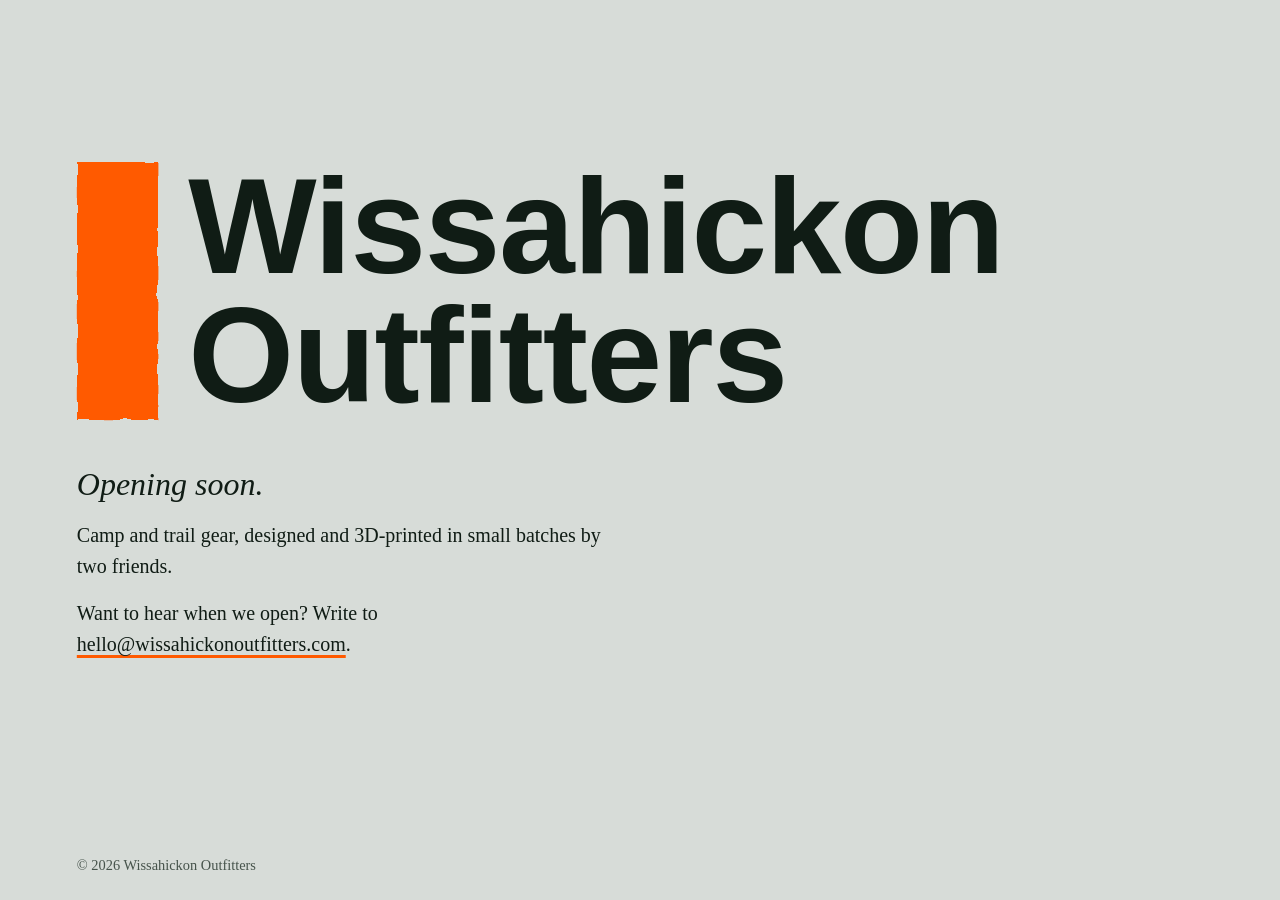
==== index.html @ a8c9185b "Coming soon page Co-Authored-By: Claude Sonnet 5.5 <noreply@anthropic.com>" ====
<!doctype html>
<html lang="en">
<head>
<meta charset="utf-8">
<meta name="viewport" content="width=device-width, initial-scale=1">
<title>Wissahickon Outfitters | Opening soon</title>
<meta name="description" content="Camp and trail gear, designed and 3D-printed in small batches. Wissahickon Outfitters is opening soon.">
<meta name="theme-color" content="#d7dcd8" media="(prefers-color-scheme: light)">
<meta name="theme-color" content="#101a14" media="(prefers-color-scheme: dark)">
<meta property="og:type" content="website">
<meta property="og:url" content="https://wissahickonoutfitters.com/">
<meta property="og:title" content="Wissahickon Outfitters">
<meta property="og:description" content="Camp and trail gear, designed and 3D-printed in small batches. Opening soon.">
<link rel="icon" href="data:image/svg+xml,%3Csvg xmlns='http://www.w3.org/2000/svg' viewBox='0 0 32 32'%3E%3Crect x='11' y='3' width='10' height='26' rx='1' fill='%23ff5a00'/%3E%3C/svg%3E">
<style>
  :root {
    --ground: #d7dcd8;   /* Wissahickon schist */
    --ink: #101c15;      /* hemlock shade */
    --muted: #46534b;
    --blaze: #ff5a00;    /* trail-blaze paint */
  }
  @media (prefers-color-scheme: dark) {
    :root { --ground: #101a14; --ink: #e6ebe7; --muted: #9aa79f; --blaze: #ff6a1a; }
  }

  * { box-sizing: border-box; }
  body {
    margin: 0;
    min-height: 100vh;
    min-height: 100dvh;
    display: grid;
    grid-template-rows: 1fr auto;
    background: var(--ground);
    color: var(--ink);
    font: 1.25rem/1.55 ui-serif, "Iowan Old Style", "Palatino Linotype", Georgia, serif;
  }

  main {
    align-self: center;
    padding: 10vh clamp(16px, 6vw, 96px);
  }

  .head {
    display: flex;
    gap: .22em;
    font-size: min(12vw, 8.5rem);
    line-height: .95;
  }

  h1 {
    margin: 0;
    min-width: 0;
    font: 800 1em/.95 "Avenir Next Condensed", "Arial Narrow", "Roboto Condensed", "Helvetica Neue", Arial, sans-serif;
    letter-spacing: -.01em;
  }

  /* One painted blaze, 1:3 like the real 2x6 inch ones, edges roughened by the SVG filter below. */
  .blaze {
    flex: none;
    width: .6em;
    background: var(--blaze);
    filter: url(#rough);
    animation: paint 1.1s .15s cubic-bezier(.3, .7, .2, 1) both;
  }
  @keyframes paint {
    from { clip-path: inset(0 0 100% 0); }
    to   { clip-path: inset(0); }
  }

  .text { max-width: 34rem; margin-top: clamp(24px, 5vh, 56px); }
  .text p { margin: 0 0 1rem; }
  .soon { font-size: 2rem; font-style: italic; line-height: 1.2; }

  a { color: inherit; text-decoration-color: var(--blaze); text-decoration-thickness: .14em; text-underline-offset: .18em; }
  a:hover { text-decoration-thickness: .26em; }
  a:focus-visible { outline: 3px solid var(--ink); outline-offset: 3px; }

  footer { padding: 16px clamp(16px, 6vw, 96px) 24px; font-size: .9rem; color: var(--muted); }

  @media (prefers-reduced-motion: reduce) {
    .blaze { animation: none; }
  }
</style>
</head>
<body>
<svg width="0" height="0" aria-hidden="true" focusable="false" style="position:absolute">
  <filter id="rough" x="-20%" y="-5%" width="140%" height="110%">
    <feTurbulence type="fractalNoise" baseFrequency=".05" numOctaves="2" seed="7" result="n"/>
    <feDisplacementMap in="SourceGraphic" in2="n" scale="7"/>
  </filter>
</svg>

<main>
  <div class="head">
    <span class="blaze" aria-hidden="true"></span>
    <h1>Wissahickon<br>Outfitters</h1>
  </div>
  <div class="text">
    <p class="soon">Opening soon.</p>
    <p>Camp and trail gear, designed and 3D-printed in small batches by two friends.</p>
    <p>Want to hear when we open? Write to <a href="mailto:hello@wissahickonoutfitters.com">hello@wissahickonoutfitters.com</a>.</p>
  </div>
</main>

<footer>&copy; 2026 Wissahickon Outfitters</footer>
</body>
</html>
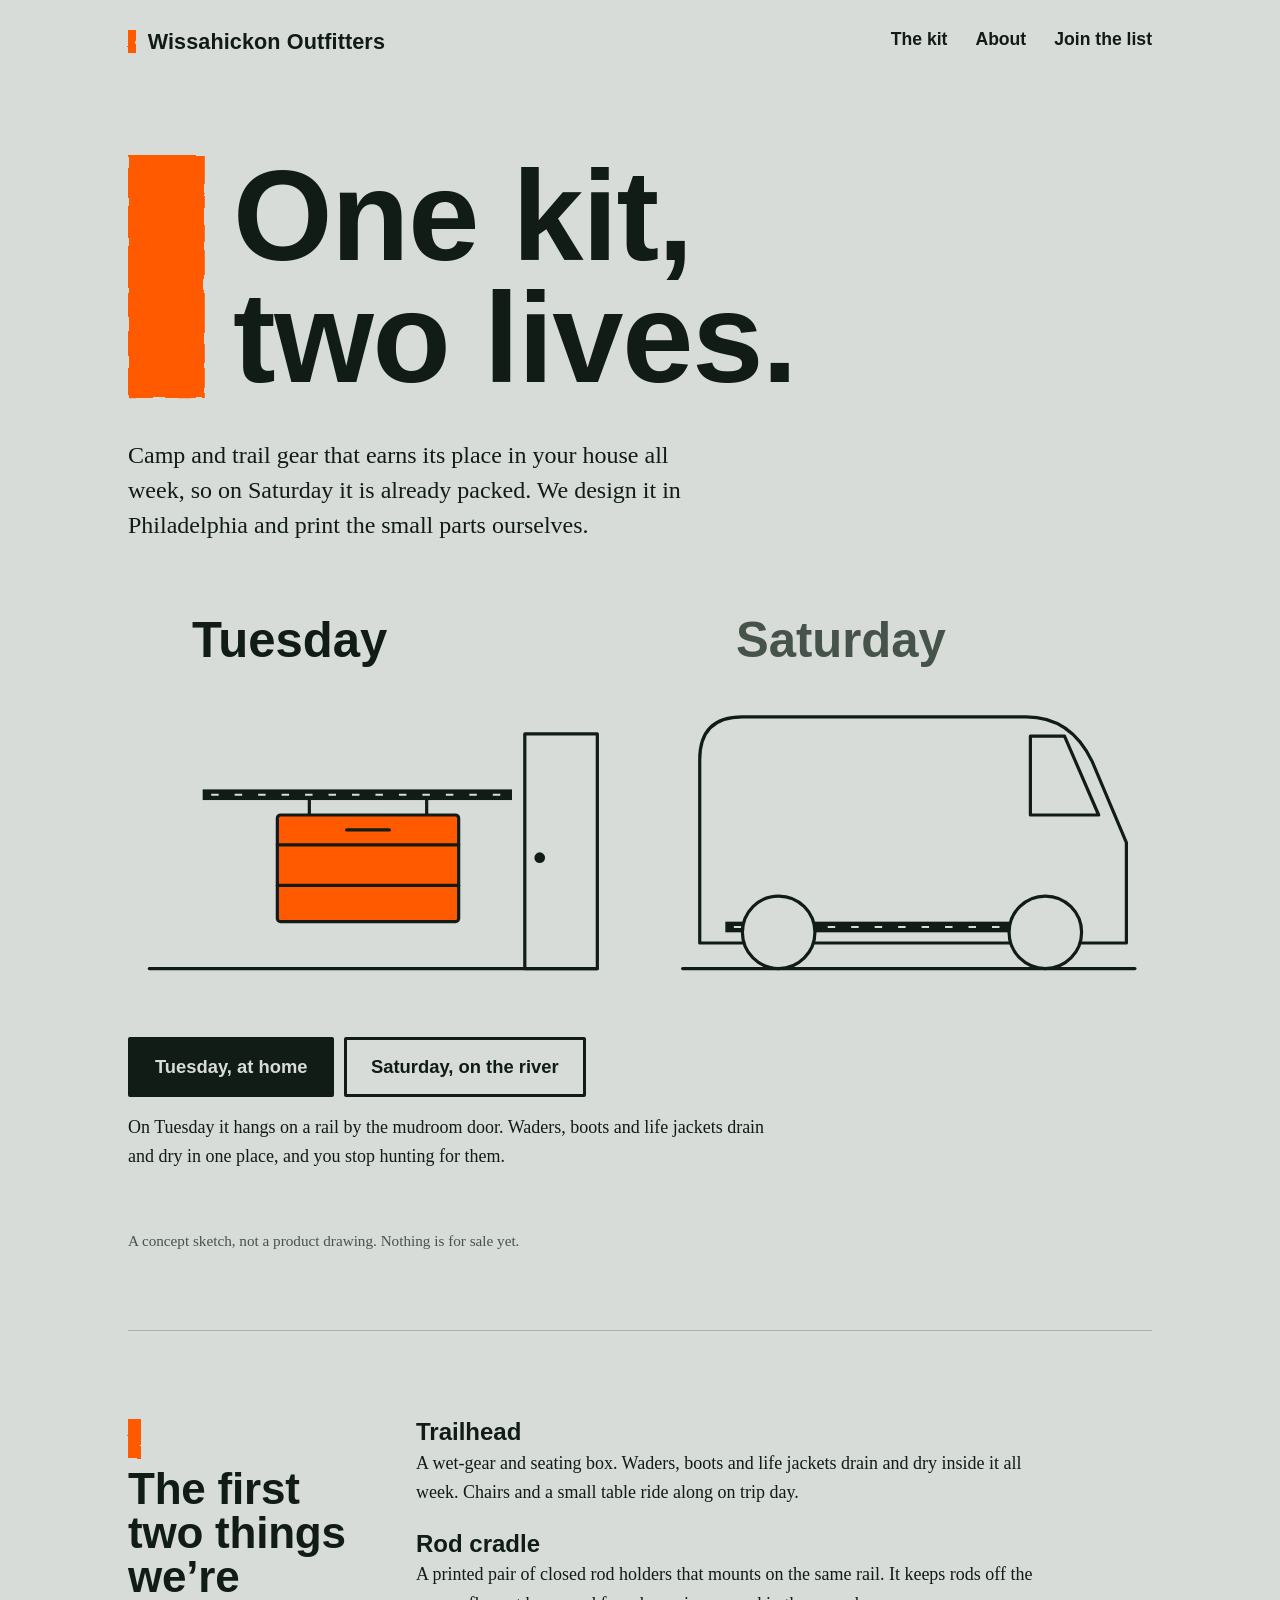
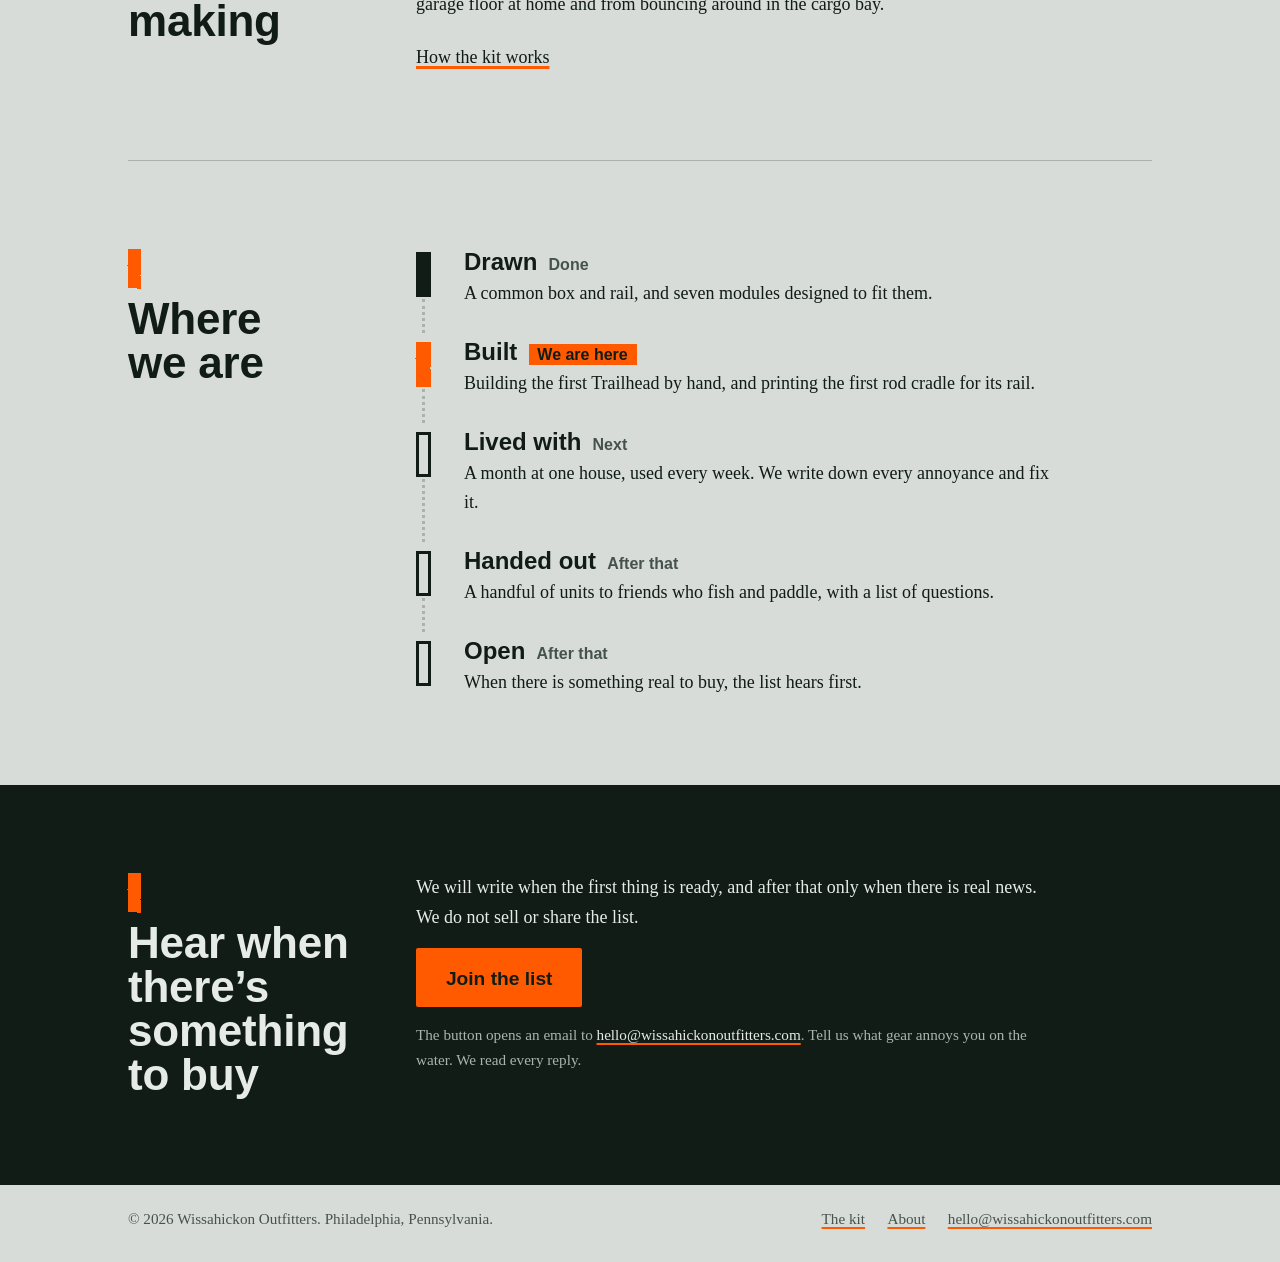
==== commit 48494ca8: "Full site: home, the kit, about, 404 Co-Authored-By: Claude Sonnet 5.5 <noreply@anthropic.com>" ====
--- a/index.html
+++ b/index.html
@@ -3,84 +3,19 @@
 <head>
 <meta charset="utf-8">
 <meta name="viewport" content="width=device-width, initial-scale=1">
-<title>Wissahickon Outfitters | Opening soon</title>
-<meta name="description" content="Camp and trail gear, designed and 3D-printed in small batches. Wissahickon Outfitters is opening soon.">
+<title>Wissahickon Outfitters</title>
+<meta name="description" content="Camp and trail gear that lives in your house all week and loads into the vehicle on Saturday. Designed in Philadelphia. Opening soon.">
 <meta name="theme-color" content="#d7dcd8" media="(prefers-color-scheme: light)">
 <meta name="theme-color" content="#101a14" media="(prefers-color-scheme: dark)">
+<link rel="canonical" href="https://wissahickonoutfitters.com/">
 <meta property="og:type" content="website">
 <meta property="og:url" content="https://wissahickonoutfitters.com/">
 <meta property="og:title" content="Wissahickon Outfitters">
-<meta property="og:description" content="Camp and trail gear, designed and 3D-printed in small batches. Opening soon.">
-<link rel="icon" href="data:image/svg+xml,%3Csvg xmlns='http://www.w3.org/2000/svg' viewBox='0 0 32 32'%3E%3Crect x='11' y='3' width='10' height='26' rx='1' fill='%23ff5a00'/%3E%3C/svg%3E">
-<style>
-  :root {
-    --ground: #d7dcd8;   /* Wissahickon schist */
-    --ink: #101c15;      /* hemlock shade */
-    --muted: #46534b;
-    --blaze: #ff5a00;    /* trail-blaze paint */
-  }
-  @media (prefers-color-scheme: dark) {
-    :root { --ground: #101a14; --ink: #e6ebe7; --muted: #9aa79f; --blaze: #ff6a1a; }
-  }
-
-  * { box-sizing: border-box; }
-  body {
-    margin: 0;
-    min-height: 100vh;
-    min-height: 100dvh;
-    display: grid;
-    grid-template-rows: 1fr auto;
-    background: var(--ground);
-    color: var(--ink);
-    font: 1.25rem/1.55 ui-serif, "Iowan Old Style", "Palatino Linotype", Georgia, serif;
-  }
-
-  main {
-    align-self: center;
-    padding: 10vh clamp(16px, 6vw, 96px);
-  }
-
-  .head {
-    display: flex;
-    gap: .22em;
-    font-size: min(12vw, 8.5rem);
-    line-height: .95;
-  }
-
-  h1 {
-    margin: 0;
-    min-width: 0;
-    font: 800 1em/.95 "Avenir Next Condensed", "Arial Narrow", "Roboto Condensed", "Helvetica Neue", Arial, sans-serif;
-    letter-spacing: -.01em;
-  }
-
-  /* One painted blaze, 1:3 like the real 2x6 inch ones, edges roughened by the SVG filter below. */
-  .blaze {
-    flex: none;
-    width: .6em;
-    background: var(--blaze);
-    filter: url(#rough);
-    animation: paint 1.1s .15s cubic-bezier(.3, .7, .2, 1) both;
-  }
-  @keyframes paint {
-    from { clip-path: inset(0 0 100% 0); }
-    to   { clip-path: inset(0); }
-  }
-
-  .text { max-width: 34rem; margin-top: clamp(24px, 5vh, 56px); }
-  .text p { margin: 0 0 1rem; }
-  .soon { font-size: 2rem; font-style: italic; line-height: 1.2; }
-
-  a { color: inherit; text-decoration-color: var(--blaze); text-decoration-thickness: .14em; text-underline-offset: .18em; }
-  a:hover { text-decoration-thickness: .26em; }
-  a:focus-visible { outline: 3px solid var(--ink); outline-offset: 3px; }
-
-  footer { padding: 16px clamp(16px, 6vw, 96px) 24px; font-size: .9rem; color: var(--muted); }
-
-  @media (prefers-reduced-motion: reduce) {
-    .blaze { animation: none; }
-  }
-</style>
+<meta property="og:description" content="One kit, two lives. Camp and trail gear that lives in your house all week and loads into the vehicle on Saturday.">
+<meta property="og:image" content="https://wissahickonoutfitters.com/og.png">
+<meta name="twitter:card" content="summary_large_image">
+<link rel="icon" href="favicon.svg" type="image/svg+xml">
+<link rel="stylesheet" href="style.css">
 </head>
 <body>
 <svg width="0" height="0" aria-hidden="true" focusable="false" style="position:absolute">
@@ -88,20 +23,164 @@
     <feTurbulence type="fractalNoise" baseFrequency=".05" numOctaves="2" seed="7" result="n"/>
     <feDisplacementMap in="SourceGraphic" in2="n" scale="7"/>
   </filter>
+  <filter id="rough-s" x="-40%" y="-10%" width="180%" height="120%">
+    <feTurbulence type="fractalNoise" baseFrequency=".09" numOctaves="2" seed="3" result="n"/>
+    <feDisplacementMap in="SourceGraphic" in2="n" scale="2.6"/>
+  </filter>
 </svg>
+<a class="skip" href="#main">Skip to content</a>
 
-<main>
-  <div class="head">
-    <span class="blaze" aria-hidden="true"></span>
-    <h1>Wissahickon<br>Outfitters</h1>
+<header class="wrap bar">
+  <a class="brand" href="index.html"><i aria-hidden="true"></i>Wissahickon Outfitters</a>
+  <nav aria-label="Main">
+    <a href="kit.html">The kit</a>
+    <a href="about.html">About</a>
+    <a href="#list">Join the list</a>
+  </nav>
+</header>
+
+<main id="main">
+  <div class="wrap">
+    <div class="head paint">
+      <span class="blaze" aria-hidden="true"></span>
+      <h1>One kit,<br>two lives.</h1>
+    </div>
+    <p class="lede">Camp and trail gear that earns its place in your house all week, so on Saturday it is already packed. We design it in Philadelphia and print the small parts ourselves.</p>
+
+    <div class="scene" data-at="home" id="scene">
+      <svg viewBox="0 0 960 400" role="img" aria-labelledby="scene-t">
+        <title id="scene-t">Concept sketch of one box hanging on a mudroom wall rail, then locked onto a rail in a vehicle.</title>
+
+        <text class="day h" x="60" y="62">Tuesday</text>
+        <text class="day t" x="570" y="62">Saturday</text>
+
+        <!-- house: floor, door, wall rail -->
+        <line class="ln" x1="20" y1="354" x2="440" y2="354"/>
+        <rect class="ln" x="372" y="134" width="68" height="220"/>
+        <circle class="solid" cx="386" cy="250" r="5"/>
+        <rect class="solid" x="70" y="186" width="290" height="10"/>
+        <line x1="78" y1="191" x2="352" y2="191" stroke="var(--ground)" stroke-width="2" stroke-dasharray="7 15"/>
+
+        <!-- vehicle: body, wheels, floor rail -->
+        <path class="ln" d="M536 330 V158 Q536 118 576 118 H842 Q884 118 904 160 L936 236 V330 Z"/>
+        <path class="ln" d="M846 136 H878 L910 210 H846 Z"/>
+        <rect class="solid" x="560" y="310" width="330" height="10"/>
+        <line x1="568" y1="315" x2="882" y2="315" stroke="var(--ground)" stroke-width="2" stroke-dasharray="7 15"/>
+        <circle class="gnd" cx="610" cy="320" r="34"/>
+        <circle class="gnd" cx="860" cy="320" r="34"/>
+        <line class="ln" x1="520" y1="354" x2="944" y2="354"/>
+
+        <!-- the box -->
+        <g class="box">
+          <g class="hang"><line class="ln" x1="170" y1="196" x2="170" y2="212"/><line class="ln" x1="280" y1="196" x2="280" y2="212"/></g>
+          <rect class="b" x="140" y="210" width="170" height="100" rx="3"/>
+          <line class="ln" x1="140" y1="238" x2="310" y2="238"/>
+          <line class="ln" x1="140" y1="276" x2="310" y2="276"/>
+          <line class="ln" x1="205" y1="224" x2="245" y2="224"/>
+        </g>
+      </svg>
+
+      <div class="ctl" role="group" aria-label="Where the box is">
+        <button type="button" data-at="home" aria-pressed="true">Tuesday, at home</button>
+        <button type="button" data-at="trail" aria-pressed="false">Saturday, on the river</button>
+      </div>
+      <div class="caps" aria-live="polite">
+        <p class="cap" data-for="home">On Tuesday it hangs on a rail by the mudroom door. Waders, boots and life jackets drain and dry in one place, and you stop hunting for them.</p>
+        <p class="cap" data-for="trail">On Saturday it comes off the wall and locks onto a rail in the back of the vehicle. Nothing to pack, because it never got unpacked.</p>
+      </div>
+      <p class="small">A concept sketch, not a product drawing. Nothing is for sale yet.</p>
+    </div>
   </div>
-  <div class="text">
-    <p class="soon">Opening soon.</p>
-    <p>Camp and trail gear, designed and 3D-printed in small batches by two friends.</p>
-    <p>Want to hear when we open? Write to <a href="mailto:hello@wissahickonoutfitters.com">hello@wissahickonoutfitters.com</a>.</p>
+
+  <div class="wrap">
+    <section class="sec first" aria-labelledby="first-h">
+      <h2 id="first-h">The first two things we&rsquo;re making</h2>
+      <div class="body">
+        <dl class="kv">
+          <div>
+            <dt>Trailhead</dt>
+            <dd>A wet-gear and seating box. Waders, boots and life jackets drain and dry inside it all week. Chairs and a small table ride along on trip day.</dd>
+          </div>
+          <div>
+            <dt>Rod cradle</dt>
+            <dd>A printed pair of closed rod holders that mounts on the same rail. It keeps rods off the garage floor at home and from bouncing around in the cargo bay.</dd>
+          </div>
+        </dl>
+        <p style="margin-top:1.5rem"><a href="kit.html">How the kit works</a></p>
+      </div>
+    </section>
+
+    <section class="sec" aria-labelledby="where-h">
+      <h2 id="where-h">Where we are</h2>
+      <div class="body">
+        <ol class="steps">
+          <li class="done">
+            <span class="m" aria-hidden="true"></span>
+            <h3>Drawn <span class="st">Done</span></h3>
+            <p>A common box and rail, and seven modules designed to fit them.</p>
+          </li>
+          <li class="now">
+            <span class="m" aria-hidden="true"></span>
+            <h3>Built <span class="st">We are here</span></h3>
+            <p>Building the first Trailhead by hand, and printing the first rod cradle for its rail.</p>
+          </li>
+          <li class="next">
+            <span class="m" aria-hidden="true"></span>
+            <h3>Lived with <span class="st">Next</span></h3>
+            <p>A month at one house, used every week. We write down every annoyance and fix it.</p>
+          </li>
+          <li class="next">
+            <span class="m" aria-hidden="true"></span>
+            <h3>Handed out <span class="st">After that</span></h3>
+            <p>A handful of units to friends who fish and paddle, with a list of questions.</p>
+          </li>
+          <li class="next">
+            <span class="m" aria-hidden="true"></span>
+            <h3>Open <span class="st">After that</span></h3>
+            <p>When there is something real to buy, the list hears first.</p>
+          </li>
+        </ol>
+      </div>
+    </section>
+  </div>
+
+  <div class="band" id="list">
+    <div class="wrap">
+      <section class="sec" aria-labelledby="list-h">
+        <h2 id="list-h">Hear when there&rsquo;s something to buy</h2>
+        <div class="body">
+          <p>We will write when the first thing is ready, and after that only when there is real news. We do not sell or share the list.</p>
+          <p><a class="btn" href="mailto:hello@wissahickonoutfitters.com?subject=Keep%20me%20posted&amp;body=Please%20add%20me%20to%20the%20list.%0A%0AWhat%20I%20would%20keep%20in%20a%20kit%20like%20this%3A%0AWhere%20it%20would%20live%20at%20home%3A%0AWhat%20I%20drive%3A%0AWhat%20gear%20annoys%20me%20on%20the%20water%3A%0A">Join the list</a></p>
+          <p class="small">The button opens an email to <a href="mailto:hello@wissahickonoutfitters.com">hello@wissahickonoutfitters.com</a>. Tell us what gear annoys you on the water. We read every reply.</p>
+        </div>
+      </section>
+    </div>
   </div>
 </main>
 
-<footer>&copy; 2026 Wissahickon Outfitters</footer>
+<footer>
+  <div class="wrap">
+    <span>&copy; 2026 Wissahickon Outfitters. Philadelphia, Pennsylvania.</span>
+    <nav aria-label="Footer">
+      <a href="kit.html">The kit</a>
+      <a href="about.html">About</a>
+      <a href="mailto:hello@wissahickonoutfitters.com">hello@wissahickonoutfitters.com</a>
+    </nav>
+  </div>
+</footer>
+
+<script>
+(function () {
+  document.documentElement.classList.add('js');
+  var s = document.getElementById('scene');
+  var btns = s.querySelectorAll('button');
+  btns.forEach(function (b) {
+    b.addEventListener('click', function () {
+      s.setAttribute('data-at', b.getAttribute('data-at'));
+      btns.forEach(function (x) { x.setAttribute('aria-pressed', x === b ? 'true' : 'false'); });
+    });
+  });
+})();
+</script>
 </body>
 </html>
--- a/style.css
+++ b/style.css
@@ -0,0 +1,180 @@
+/* Wissahickon Outfitters. One stylesheet for every page.
+   Layout: left-aligned, one narrow heading column beside a reading column.
+   Mark: the painted trail blaze (1:3, like the real 2 x 6 inch ones). It marks the page title,
+   every section, and the trail of steps on the home page, the way blazes mark a path. */
+
+:root {
+  --ground: #d7dcd8;   /* Wissahickon schist */
+  --panel: #e4e8e4;
+  --ink: #101c15;      /* hemlock shade */
+  --muted: #46534b;
+  --rule: #a9b3ac;
+  --blaze: #ff5a00;    /* trail-blaze paint */
+  --on-blaze: #101c15;
+  --band-bg: #101c15;
+  --band-fg: #e6ebe7;
+  --band-muted: #a9b5ad;
+  --f-head: "Avenir Next Condensed", "Arial Narrow", "Roboto Condensed", "Helvetica Neue", Arial, sans-serif;
+  --f-body: ui-serif, "Iowan Old Style", "Palatino Linotype", Georgia, serif;
+}
+@media (prefers-color-scheme: dark) {
+  :root:not([data-theme="light"]) {
+    --ground: #101a14; --panel: #17241c; --ink: #e6ebe7; --muted: #9aa79f; --rule: #2d3d33;
+    --blaze: #ff6a1a; --band-bg: #17241c; --band-fg: #e6ebe7; --band-muted: #9aa79f;
+    color-scheme: dark;
+  }
+}
+:root[data-theme="dark"] {
+  --ground: #101a14; --panel: #17241c; --ink: #e6ebe7; --muted: #9aa79f; --rule: #2d3d33;
+  --blaze: #ff6a1a; --band-bg: #17241c; --band-fg: #e6ebe7; --band-muted: #9aa79f;
+  color-scheme: dark;
+}
+
+* { box-sizing: border-box; }
+html { -webkit-text-size-adjust: 100%; }
+body {
+  margin: 0;
+  background: var(--ground);
+  color: var(--ink);
+  font: 1.125rem/1.62 var(--f-body);
+  min-height: 100vh;
+  min-height: 100dvh;
+  display: flex;
+  flex-direction: column;
+}
+main { flex: 1; }
+
+.wrap {
+  width: 100%;
+  max-width: 72rem;
+  margin: 0 auto;
+  padding-left: max(16px, 5vw, env(safe-area-inset-left, 0px));
+  padding-right: max(16px, 5vw, env(safe-area-inset-right, 0px));
+}
+
+a { color: inherit; text-decoration-color: var(--blaze); text-decoration-thickness: .14em; text-underline-offset: .18em; }
+a:hover { text-decoration-thickness: .26em; }
+:focus-visible { outline: 3px solid var(--ink); outline-offset: 3px; }
+.band :focus-visible { outline-color: var(--band-fg); }
+
+.skip { position: absolute; left: -999px; top: 8px; background: var(--ink); color: var(--ground); padding: .5em 1em; z-index: 10; }
+.skip:focus { left: 8px; }
+
+/* Header */
+.bar { display: flex; flex-wrap: wrap; align-items: center; justify-content: space-between; gap: .5rem 2rem; padding-block: 20px; }
+.brand { display: flex; align-items: center; gap: .55em; font: 800 1.35rem/1 var(--f-head); text-decoration: none; letter-spacing: .005em; }
+.brand:hover { text-decoration: none; }
+.brand i { width: .36em; height: 1.05em; background: var(--blaze); filter: url(#rough-s); }
+.bar nav { display: flex; flex-wrap: wrap; gap: .25rem 1.75rem; font: 700 1.1rem/1 var(--f-head); }
+.bar nav a { padding-block: .7rem; text-decoration: none; border-bottom: 3px solid transparent; }
+.bar nav a:hover { border-bottom-color: var(--blaze); }
+.bar nav a[aria-current="page"] { border-bottom-color: var(--blaze); }
+
+/* Page title: blaze + condensed headline */
+.head { display: flex; gap: .22em; align-items: stretch; font-size: clamp(3.1rem, 11.5vw, 8rem); line-height: .95; padding-top: clamp(24px, 6vw, 72px); }
+.head.sm { font-size: clamp(2.6rem, 8vw, 5.2rem); padding-top: clamp(16px, 4vw, 40px); }
+.head h1 { margin: 0; min-width: 0; font: 800 1em/.95 var(--f-head); letter-spacing: -.01em; text-wrap: balance; overflow-wrap: break-word; }
+.blaze { flex: none; width: .6em; background: var(--blaze); filter: url(#rough); }
+.head.paint .blaze { animation: paint 1.1s .15s cubic-bezier(.3, .7, .2, 1) both; }
+@keyframes paint { from { clip-path: inset(0 0 100% 0); } to { clip-path: inset(0); } }
+
+.lede { max-width: 36rem; margin: clamp(20px, 3.5vw, 40px) 0 0; font-size: clamp(1.25rem, 2.4vw, 1.5rem); line-height: 1.45; }
+
+/* Sections: a blaze above a heading in the narrow column, text beside it */
+.sec { display: grid; grid-template-columns: minmax(0, 1fr); gap: 1.1rem 3rem; padding-block: clamp(44px, 7vw, 88px); border-top: 1px solid var(--rule); }
+.sec.first { margin-top: clamp(40px, 6vw, 80px); }
+.sec h2 { margin: 0; font: 800 clamp(2rem, 4vw, 2.75rem)/1 var(--f-head); letter-spacing: -.005em; text-wrap: balance; }
+.sec h2::before { content: ""; display: block; width: 13px; height: 39px; margin-bottom: .55rem; background: var(--blaze); filter: url(#rough-s); }
+.sec .body { min-width: 0; max-width: 40rem; }
+.sec .body > :first-child { margin-top: 0; }
+.sec .body > :last-child { margin-bottom: 0; }
+.sec p { margin: 0 0 1rem; }
+.wide { grid-column: 1 / -1; }
+@media (min-width: 56em) {
+  .sec { grid-template-columns: 15rem minmax(0, 40rem); }
+}
+
+h3 { margin: 0 0 .25rem; font: 800 1.5rem/1.1 var(--f-head); }
+.small { font-size: .95rem; color: var(--muted); }
+
+/* Definition lists: term on its own line, then the sentence */
+dl.kv { margin: 0; display: grid; gap: 1.5rem; }
+dl.kv div { min-width: 0; }
+dl.kv dt { font: 800 1.5rem/1.1 var(--f-head); margin-bottom: .2rem; }
+dl.kv dd { margin: 0; }
+dl.kv .st { display: inline-block; margin-left: .6em; font: 700 .95rem/1 var(--f-head); color: var(--muted); letter-spacing: .01em; }
+
+/* The scene: one box, two lives */
+.scene { padding-block: clamp(28px, 4vw, 48px) 0; }
+.scene svg { display: block; width: 100%; height: auto; overflow: visible; }
+.scene .ln { stroke: var(--ink); stroke-width: 3; fill: none; stroke-linecap: round; stroke-linejoin: round; }
+.scene .solid { fill: var(--ink); stroke: none; }
+.scene .gnd { fill: var(--ground); stroke: var(--ink); stroke-width: 3; }
+.scene .box rect.b { fill: var(--blaze); stroke: var(--ink); stroke-width: 3; }
+.scene .box .ln { stroke: var(--on-blaze); }
+.scene .day { font: 800 46px var(--f-head); fill: var(--muted); transition: fill .4s; }
+.scene[data-at="home"] .day.h, .scene[data-at="trail"] .day.t { fill: var(--ink); }
+.scene .box { transition: transform .95s cubic-bezier(.55, 0, .2, 1); }
+.scene[data-at="trail"] .box { transform: translateX(510px); }
+.scene .hang { transition: opacity .3s; }
+.scene[data-at="trail"] .hang { opacity: 0; transition-delay: 0s; }
+.scene[data-at="home"] .hang { transition-delay: .7s; }
+.scene .ctl { display: none; flex-wrap: wrap; gap: .6rem; margin-top: 1.25rem; }
+.js .scene .ctl { display: flex; }
+.scene button {
+  font: 800 1.15rem/1 var(--f-head); padding: .95em 1.3em; min-height: 48px; cursor: pointer;
+  background: transparent; color: var(--ink); border: 3px solid var(--ink); border-radius: 2px;
+}
+.scene button[aria-pressed="true"] { background: var(--ink); color: var(--ground); }
+.scene button:hover:not([aria-pressed="true"]) { background: var(--panel); }
+.scene .caps { max-width: 40rem; margin-top: 1rem; min-height: 5.6em; }
+.scene .caps p { margin: 0 0 .6rem; }
+.js .scene[data-at="home"] .cap[data-for="trail"], .js .scene[data-at="trail"] .cap[data-for="home"] { display: none; }
+
+/* The trail: steps, marked with blazes */
+ol.steps { list-style: none; margin: 0; padding: 0; }
+ol.steps li { position: relative; padding: 0 0 1.9rem 48px; min-height: 52px; }
+ol.steps li:last-child { padding-bottom: 0; }
+ol.steps li::before { content: ""; position: absolute; left: 6px; top: 50px; bottom: 6px; border-left: 3px dotted var(--rule); }
+ol.steps li:last-child::before { display: none; }
+ol.steps .m { position: absolute; left: 0; top: 3px; width: 15px; height: 45px; }
+ol.steps .done .m { background: var(--ink); }
+ol.steps .now .m { background: var(--blaze); filter: url(#rough-s); }
+ol.steps .next .m { border: 3px solid var(--ink); }
+ol.steps h3 { display: flex; flex-wrap: wrap; align-items: baseline; gap: .15rem .7rem; }
+ol.steps .st { font: 700 1rem/1 var(--f-head); color: var(--muted); }
+ol.steps .now .st { color: var(--ink); background: var(--blaze); color: var(--on-blaze); padding: .2em .55em .15em; }
+ol.steps p { margin: 0; }
+
+/* Rules list (about) */
+ul.rules { list-style: none; margin: 0; padding: 0; display: grid; gap: 1.25rem; }
+ul.rules li { padding-left: 1.5rem; position: relative; }
+ul.rules li::before { content: ""; position: absolute; left: 0; top: .5em; width: 6px; height: 18px; background: var(--blaze); }
+ul.rules b { font: 800 1.25rem/1.2 var(--f-head); display: block; }
+
+/* Buttons */
+.btn {
+  display: inline-block; padding: .9em 1.4em .8em; min-height: 48px; background: var(--blaze); color: var(--on-blaze);
+  font: 800 1.2rem/1.1 var(--f-head); text-decoration: none; border: 3px solid var(--blaze); border-radius: 2px;
+}
+.btn:hover { background: transparent; color: inherit; text-decoration: none; border-color: currentColor; }
+.band .btn:hover { color: var(--band-fg); }
+
+/* Closing band: the list */
+.band { background: var(--band-bg); color: var(--band-fg); }
+.band .sec { border-top: 0; }
+.band a { text-decoration-color: var(--blaze); }
+.band .small { color: var(--band-muted); }
+.band .small a { color: var(--band-fg); }
+
+/* Footer */
+footer { padding-block: 22px 30px; font-size: .95rem; color: var(--muted); }
+footer .wrap { display: flex; flex-wrap: wrap; justify-content: space-between; gap: .5rem 2rem; }
+footer nav { display: flex; flex-wrap: wrap; gap: .25rem 1.4rem; }
+footer a { color: var(--muted); }
+footer a:hover { color: var(--ink); }
+
+@media (prefers-reduced-motion: reduce) {
+  .head.paint .blaze { animation: none; }
+  .scene .box, .scene .hang, .scene .day { transition: none; }
+}
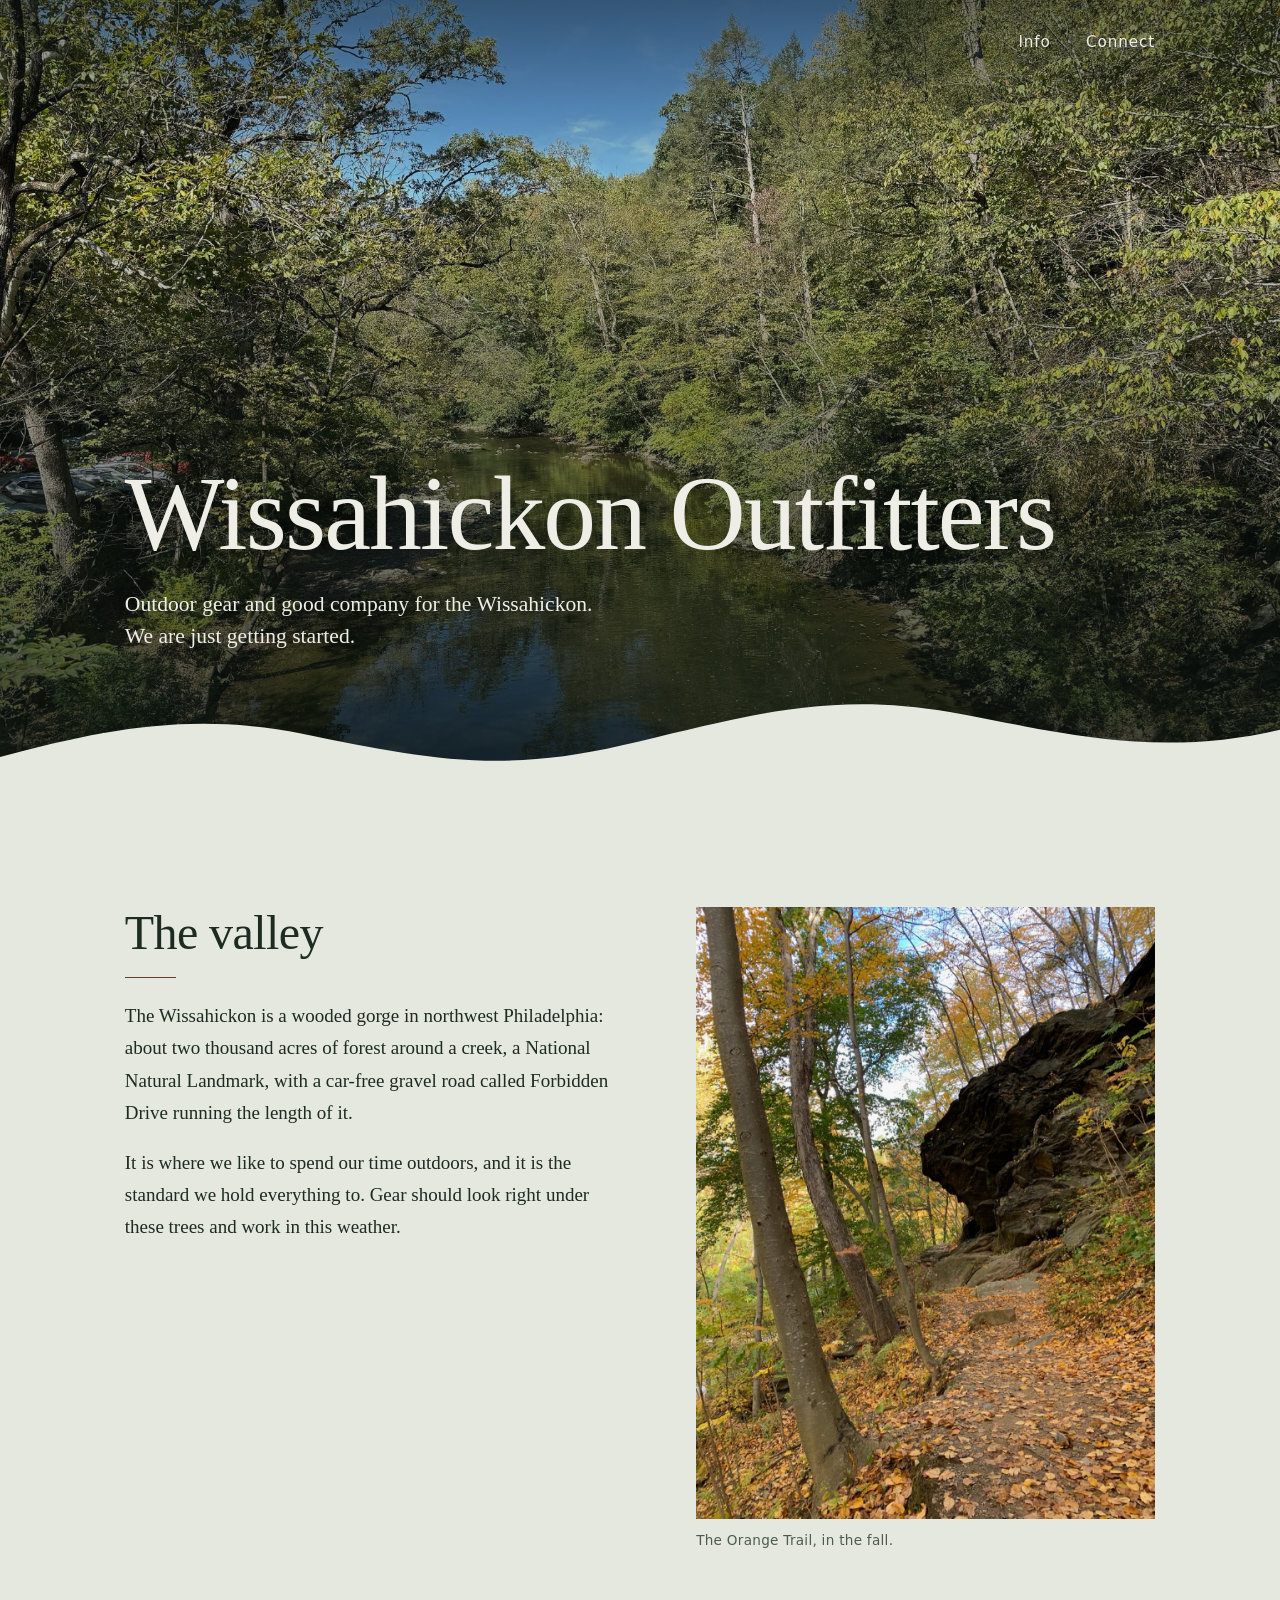
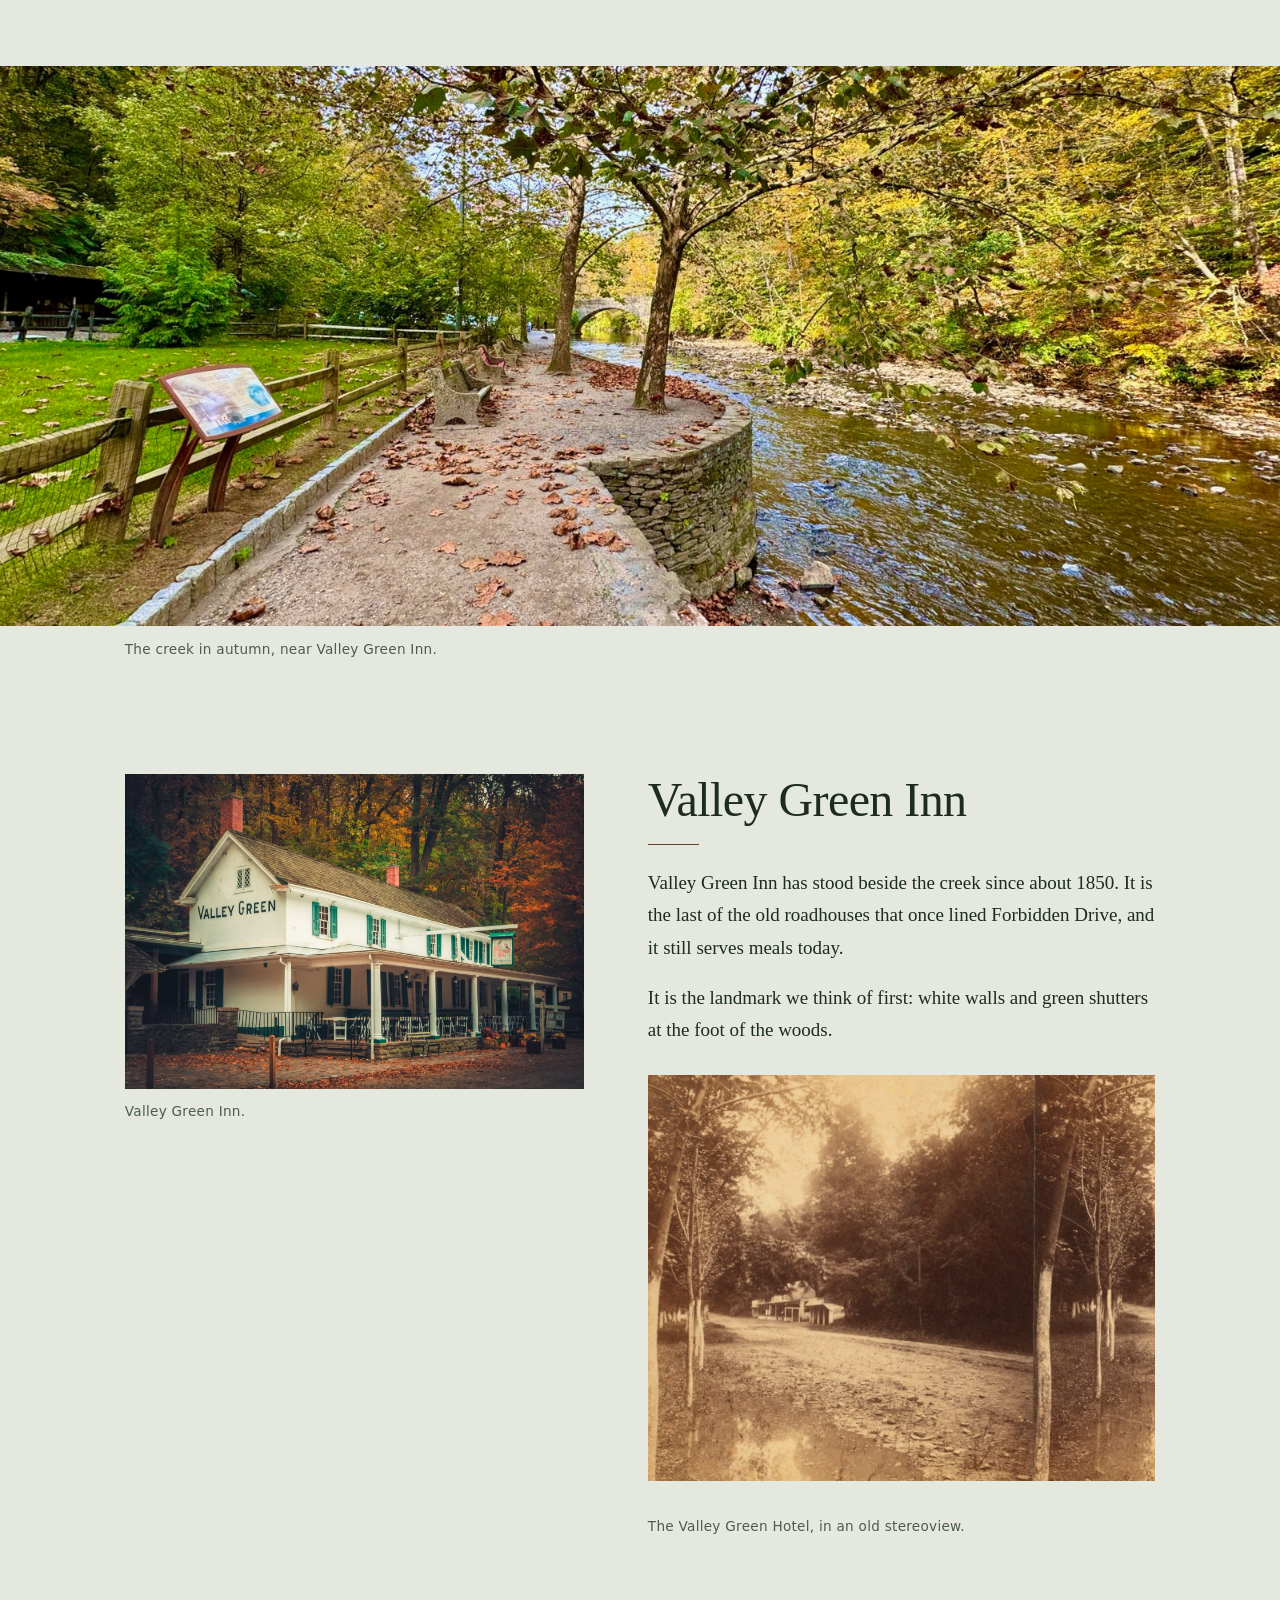
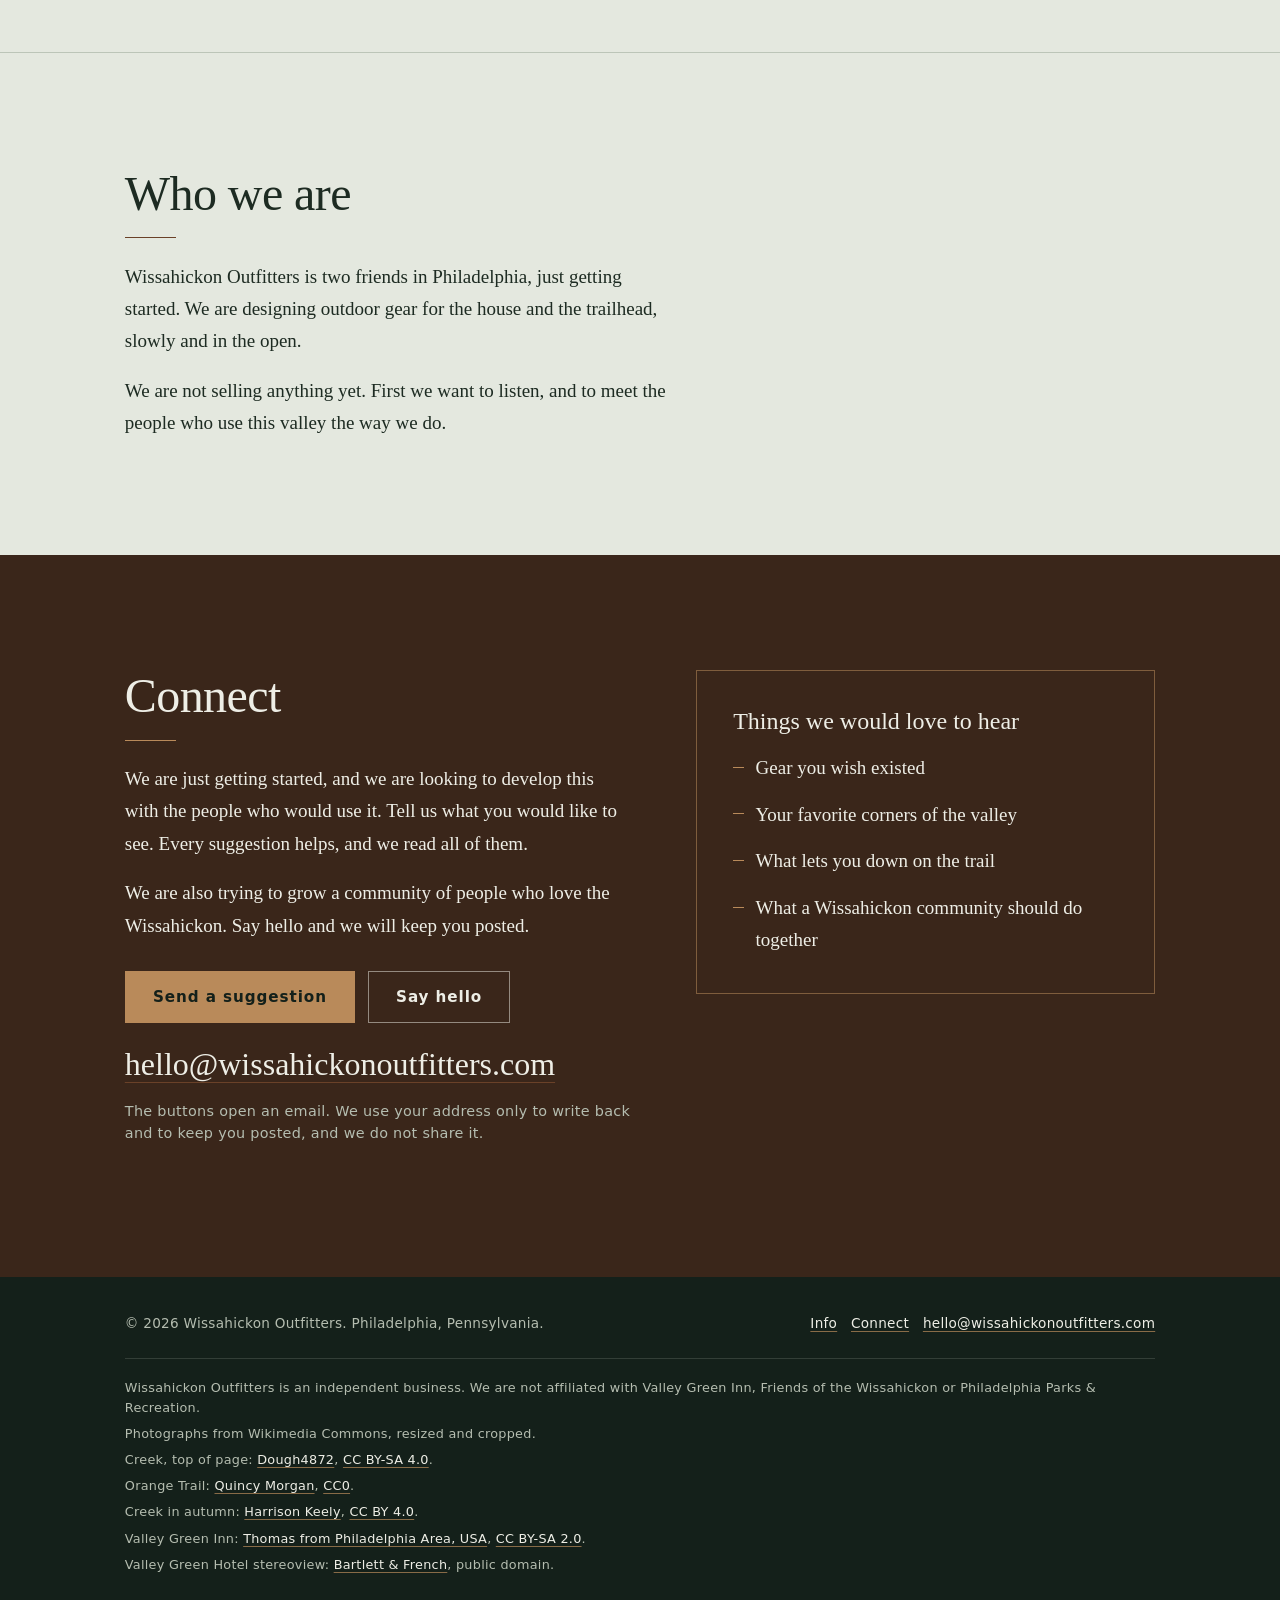
==== commit 83e6eb94: "Redesign: Wissahickon photo backdrop, Valley Green Inn, Info and Connect One page plus 404. Photos f" ====
--- a/index.html
+++ b/index.html
@@ -3,184 +3,136 @@
 <head>
 <meta charset="utf-8">
 <meta name="viewport" content="width=device-width, initial-scale=1">
-<title>Wissahickon Outfitters</title>
-<meta name="description" content="Camp and trail gear that lives in your house all week and loads into the vehicle on Saturday. Designed in Philadelphia. Opening soon.">
-<meta name="theme-color" content="#d7dcd8" media="(prefers-color-scheme: light)">
-<meta name="theme-color" content="#101a14" media="(prefers-color-scheme: dark)">
+<title>Wissahickon Outfitters | Outdoor gear and good company</title>
+<meta name="description" content="Outdoor gear and good company for the Wissahickon, from two friends in Philadelphia who are just getting started. Send us a suggestion or say hello.">
+<meta name="theme-color" content="#14201a">
 <link rel="canonical" href="https://wissahickonoutfitters.com/">
 <meta property="og:type" content="website">
 <meta property="og:url" content="https://wissahickonoutfitters.com/">
 <meta property="og:title" content="Wissahickon Outfitters">
-<meta property="og:description" content="One kit, two lives. Camp and trail gear that lives in your house all week and loads into the vehicle on Saturday.">
-<meta property="og:image" content="https://wissahickonoutfitters.com/og.png">
+<meta property="og:description" content="Outdoor gear and good company for the Wissahickon. We are just getting started, and we would love your suggestions.">
+<meta property="og:image" content="https://wissahickonoutfitters.com/og.jpg">
+<meta property="og:image:width" content="1200">
+<meta property="og:image:height" content="630">
+<meta property="og:image:alt" content="Wissahickon Creek running between green hardwood trees under a blue sky">
 <meta name="twitter:card" content="summary_large_image">
 <link rel="icon" href="favicon.svg" type="image/svg+xml">
+<link rel="icon" href="icon-192.png" type="image/png" sizes="192x192">
+<link rel="apple-touch-icon" href="icon-192.png">
 <link rel="stylesheet" href="style.css">
+<script type="application/ld+json">{"@context":"https://schema.org","@graph":[{"@type":"Organization","@id":"https://wissahickonoutfitters.com/#org","name":"Wissahickon Outfitters","url":"https://wissahickonoutfitters.com/","email":"hello@wissahickonoutfitters.com"},{"@type":"WebSite","@id":"https://wissahickonoutfitters.com/#site","name":"Wissahickon Outfitters","url":"https://wissahickonoutfitters.com/","publisher":{"@id":"https://wissahickonoutfitters.com/#org"}}]}</script>
 </head>
 <body>
-<svg width="0" height="0" aria-hidden="true" focusable="false" style="position:absolute">
-  <filter id="rough" x="-20%" y="-5%" width="140%" height="110%">
-    <feTurbulence type="fractalNoise" baseFrequency=".05" numOctaves="2" seed="7" result="n"/>
-    <feDisplacementMap in="SourceGraphic" in2="n" scale="7"/>
-  </filter>
-  <filter id="rough-s" x="-40%" y="-10%" width="180%" height="120%">
-    <feTurbulence type="fractalNoise" baseFrequency=".09" numOctaves="2" seed="3" result="n"/>
-    <feDisplacementMap in="SourceGraphic" in2="n" scale="2.6"/>
-  </filter>
-</svg>
-<a class="skip" href="#main">Skip to content</a>
+<a class="skip" href="#info">Skip to content</a>
 
-<header class="wrap bar">
-  <a class="brand" href="index.html"><i aria-hidden="true"></i>Wissahickon Outfitters</a>
-  <nav aria-label="Main">
-    <a href="kit.html">The kit</a>
-    <a href="about.html">About</a>
-    <a href="#list">Join the list</a>
+<header class="hero">
+  <img class="hero-img" src="img/hero.jpg" width="1800" height="1350" alt="Wissahickon Creek running between green hardwood trees under a blue sky" fetchpriority="high">
+  <div class="scrim"></div>
+  <nav class="top wrap" aria-label="Main">
+    <a href="#info">Info</a>
+    <a href="#connect">Connect</a>
   </nav>
+  <div class="wrap hero-text">
+    <h1>Wissahickon Outfitters</h1>
+    <p>Outdoor gear and good company for the Wissahickon. We are just getting started.</p>
+  </div>
+  <svg class="ridge" viewBox="0 0 1440 120" preserveAspectRatio="none" aria-hidden="true" focusable="false">
+    <path d="M0 120V82C120 52 220 36 340 58C470 82 560 100 700 70C840 40 930 14 1070 36C1190 56 1300 84 1440 54V120Z"/>
+  </svg>
 </header>
 
-<main id="main">
-  <div class="wrap">
-    <div class="head paint">
-      <span class="blaze" aria-hidden="true"></span>
-      <h1>One kit,<br>two lives.</h1>
+<main>
+  <section class="sec" id="info" aria-labelledby="valley-h">
+    <div class="wrap cols">
+      <div>
+        <h2 id="valley-h">The valley</h2>
+        <p>The Wissahickon is a wooded gorge in northwest Philadelphia: about two thousand acres of forest around a creek, a National Natural Landmark, with a car-free gravel road called Forbidden Drive running the length of it.</p>
+        <p>It is where we like to spend our time outdoors, and it is the standard we hold everything to. Gear should look right under these trees and work in this weather.</p>
+      </div>
+      <div class="pics">
+        <figure class="tall">
+          <img src="img/woods.jpg" width="1100" height="1466" alt="A rocky hillside along the Orange Trail in the Wissahickon, with fallen autumn leaves" loading="lazy">
+          <figcaption>The Orange Trail, in the fall.</figcaption>
+        </figure>
+      </div>
     </div>
-    <p class="lede">Camp and trail gear that earns its place in your house all week, so on Saturday it is already packed. We design it in Philadelphia and print the small parts ourselves.</p>
+  </section>
 
-    <div class="scene" data-at="home" id="scene">
-      <svg viewBox="0 0 960 400" role="img" aria-labelledby="scene-t">
-        <title id="scene-t">Concept sketch of one box hanging on a mudroom wall rail, then locked onto a rail in a vehicle.</title>
+  <figure class="bleed">
+    <img src="img/path.jpg" width="1600" height="1200" alt="A gravel path beside the Wissahickon Creek in autumn" loading="lazy">
+    <figcaption>The creek in autumn, near Valley Green Inn.</figcaption>
+  </figure>
 
-        <text class="day h" x="60" y="62">Tuesday</text>
-        <text class="day t" x="570" y="62">Saturday</text>
+  <section class="sec" id="inn" aria-labelledby="inn-h">
+    <div class="wrap cols flip">
+      <div class="pics">
+        <figure>
+          <img src="img/inn.jpg" width="1600" height="1098" alt="Valley Green Inn, a white building with green shutters, in autumn" loading="lazy">
+          <figcaption>Valley Green Inn.</figcaption>
+        </figure>
+      </div>
+      <div>
+        <h2 id="inn-h">Valley Green Inn</h2>
+        <p>Valley Green Inn has stood beside the creek since about 1850. It is the last of the old roadhouses that once lined Forbidden Drive, and it still serves meals today.</p>
+        <p>It is the landmark we think of first: white walls and green shutters at the foot of the woods.</p>
+        <figure class="pics small" style="margin-top:1.8rem">
+          <div class="crop"><img src="img/hotel.jpg" width="1600" height="796" alt="An old stereoview photograph of the Valley Green Hotel and the trees around it" loading="lazy"></div>
+          <figcaption>The Valley Green Hotel, in an old stereoview.</figcaption>
+        </figure>
+      </div>
+    </div>
+  </section>
 
-        <!-- house: floor, door, wall rail -->
-        <line class="ln" x1="20" y1="354" x2="440" y2="354"/>
-        <rect class="ln" x="372" y="134" width="68" height="220"/>
-        <circle class="solid" cx="386" cy="250" r="5"/>
-        <rect class="solid" x="70" y="186" width="290" height="10"/>
-        <line x1="78" y1="191" x2="352" y2="191" stroke="var(--ground)" stroke-width="2" stroke-dasharray="7 15"/>
+  <section class="sec" id="about" aria-labelledby="who-h">
+    <div class="wrap">
+      <h2 id="who-h">Who we are</h2>
+      <p>Wissahickon Outfitters is two friends in Philadelphia, just getting started. We are designing outdoor gear for the house and the trailhead, slowly and in the open.</p>
+      <p>We are not selling anything yet. First we want to listen, and to meet the people who use this valley the way we do.</p>
+    </div>
+  </section>
 
-        <!-- vehicle: body, wheels, floor rail -->
-        <path class="ln" d="M536 330 V158 Q536 118 576 118 H842 Q884 118 904 160 L936 236 V330 Z"/>
-        <path class="ln" d="M846 136 H878 L910 210 H846 Z"/>
-        <rect class="solid" x="560" y="310" width="330" height="10"/>
-        <line x1="568" y1="315" x2="882" y2="315" stroke="var(--ground)" stroke-width="2" stroke-dasharray="7 15"/>
-        <circle class="gnd" cx="610" cy="320" r="34"/>
-        <circle class="gnd" cx="860" cy="320" r="34"/>
-        <line class="ln" x1="520" y1="354" x2="944" y2="354"/>
-
-        <!-- the box -->
-        <g class="box">
-          <g class="hang"><line class="ln" x1="170" y1="196" x2="170" y2="212"/><line class="ln" x1="280" y1="196" x2="280" y2="212"/></g>
-          <rect class="b" x="140" y="210" width="170" height="100" rx="3"/>
-          <line class="ln" x1="140" y1="238" x2="310" y2="238"/>
-          <line class="ln" x1="140" y1="276" x2="310" y2="276"/>
-          <line class="ln" x1="205" y1="224" x2="245" y2="224"/>
-        </g>
-      </svg>
-
-      <div class="ctl" role="group" aria-label="Where the box is">
-        <button type="button" data-at="home" aria-pressed="true">Tuesday, at home</button>
-        <button type="button" data-at="trail" aria-pressed="false">Saturday, on the river</button>
+  <section class="connect" id="connect" aria-labelledby="connect-h">
+    <div class="wrap cols">
+      <div>
+        <h2 id="connect-h">Connect</h2>
+        <p>We are just getting started, and we are looking to develop this with the people who would use it. Tell us what you would like to see. Every suggestion helps, and we read all of them.</p>
+        <p>We are also trying to grow a community of people who love the Wissahickon. Say hello and we will keep you posted.</p>
+        <div class="actions">
+          <a class="btn" href="mailto:hello@wissahickonoutfitters.com?subject=A%20suggestion%20for%20Wissahickon%20Outfitters&amp;body=Hi%2C%0A%0AMy%20suggestion%3A%0A%0A%0AWhere%20I%20spend%20time%20in%20the%20Wissahickon%3A%0A%0A%0AWhat%20lets%20me%20down%20on%20the%20trail%3A%0A">Send a suggestion</a>
+          <a class="btn ghost" href="mailto:hello@wissahickonoutfitters.com?subject=Keep%20me%20posted&amp;body=Please%20keep%20me%20posted%20about%20Wissahickon%20Outfitters.%0A%0AMy%20name%3A%0A">Say hello</a>
+        </div>
+        <p class="email"><a href="mailto:hello@wissahickonoutfitters.com">hello@wissahickonoutfitters.com</a></p>
+        <p class="note">The buttons open an email. We use your address only to write back and to keep you posted, and we do not share it.</p>
       </div>
-      <div class="caps" aria-live="polite">
-        <p class="cap" data-for="home">On Tuesday it hangs on a rail by the mudroom door. Waders, boots and life jackets drain and dry in one place, and you stop hunting for them.</p>
-        <p class="cap" data-for="trail">On Saturday it comes off the wall and locks onto a rail in the back of the vehicle. Nothing to pack, because it never got unpacked.</p>
-      </div>
-      <p class="small">A concept sketch, not a product drawing. Nothing is for sale yet.</p>
+      <aside class="ask" aria-labelledby="ask-h">
+        <h3 id="ask-h">Things we would love to hear</h3>
+        <ul>
+          <li>Gear you wish existed</li>
+          <li>Your favorite corners of the valley</li>
+          <li>What lets you down on the trail</li>
+          <li>What a Wissahickon community should do together</li>
+        </ul>
+      </aside>
     </div>
-  </div>
-
-  <div class="wrap">
-    <section class="sec first" aria-labelledby="first-h">
-      <h2 id="first-h">The first two things we&rsquo;re making</h2>
-      <div class="body">
-        <dl class="kv">
-          <div>
-            <dt>Trailhead</dt>
-            <dd>A wet-gear and seating box. Waders, boots and life jackets drain and dry inside it all week. Chairs and a small table ride along on trip day.</dd>
-          </div>
-          <div>
-            <dt>Rod cradle</dt>
-            <dd>A printed pair of closed rod holders that mounts on the same rail. It keeps rods off the garage floor at home and from bouncing around in the cargo bay.</dd>
-          </div>
-        </dl>
-        <p style="margin-top:1.5rem"><a href="kit.html">How the kit works</a></p>
-      </div>
-    </section>
-
-    <section class="sec" aria-labelledby="where-h">
-      <h2 id="where-h">Where we are</h2>
-      <div class="body">
-        <ol class="steps">
-          <li class="done">
-            <span class="m" aria-hidden="true"></span>
-            <h3>Drawn <span class="st">Done</span></h3>
-            <p>A common box and rail, and seven modules designed to fit them.</p>
-          </li>
-          <li class="now">
-            <span class="m" aria-hidden="true"></span>
-            <h3>Built <span class="st">We are here</span></h3>
-            <p>Building the first Trailhead by hand, and printing the first rod cradle for its rail.</p>
-          </li>
-          <li class="next">
-            <span class="m" aria-hidden="true"></span>
-            <h3>Lived with <span class="st">Next</span></h3>
-            <p>A month at one house, used every week. We write down every annoyance and fix it.</p>
-          </li>
-          <li class="next">
-            <span class="m" aria-hidden="true"></span>
-            <h3>Handed out <span class="st">After that</span></h3>
-            <p>A handful of units to friends who fish and paddle, with a list of questions.</p>
-          </li>
-          <li class="next">
-            <span class="m" aria-hidden="true"></span>
-            <h3>Open <span class="st">After that</span></h3>
-            <p>When there is something real to buy, the list hears first.</p>
-          </li>
-        </ol>
-      </div>
-    </section>
-  </div>
-
-  <div class="band" id="list">
-    <div class="wrap">
-      <section class="sec" aria-labelledby="list-h">
-        <h2 id="list-h">Hear when there&rsquo;s something to buy</h2>
-        <div class="body">
-          <p>We will write when the first thing is ready, and after that only when there is real news. We do not sell or share the list.</p>
-          <p><a class="btn" href="mailto:hello@wissahickonoutfitters.com?subject=Keep%20me%20posted&amp;body=Please%20add%20me%20to%20the%20list.%0A%0AWhat%20I%20would%20keep%20in%20a%20kit%20like%20this%3A%0AWhere%20it%20would%20live%20at%20home%3A%0AWhat%20I%20drive%3A%0AWhat%20gear%20annoys%20me%20on%20the%20water%3A%0A">Join the list</a></p>
-          <p class="small">The button opens an email to <a href="mailto:hello@wissahickonoutfitters.com">hello@wissahickonoutfitters.com</a>. Tell us what gear annoys you on the water. We read every reply.</p>
-        </div>
-      </section>
-    </div>
-  </div>
+  </section>
 </main>
 
 <footer>
   <div class="wrap">
-    <span>&copy; 2026 Wissahickon Outfitters. Philadelphia, Pennsylvania.</span>
-    <nav aria-label="Footer">
-      <a href="kit.html">The kit</a>
-      <a href="about.html">About</a>
-      <a href="mailto:hello@wissahickonoutfitters.com">hello@wissahickonoutfitters.com</a>
-    </nav>
+    <div class="row">
+      <span>&copy; 2026 Wissahickon Outfitters. Philadelphia, Pennsylvania.</span>
+      <span><a href="#info">Info</a> &nbsp; <a href="#connect">Connect</a> &nbsp; <a href="mailto:hello@wissahickonoutfitters.com">hello@wissahickonoutfitters.com</a></span>
+    </div>
+    <ul class="credits">
+      <li>Wissahickon Outfitters is an independent business. We are not affiliated with Valley Green Inn, Friends of the Wissahickon or Philadelphia Parks &amp; Recreation.</li>
+      <li>Photographs from Wikimedia Commons, resized and cropped.</li>
+      <li>Creek, top of page: <a href="https://commons.wikimedia.org/wiki/File:Wissahickon_Creek_north_of_Valley_Green_Road_Philadelphia.jpeg">Dough4872</a>, <a href="https://creativecommons.org/licenses/by-sa/4.0/">CC BY-SA 4.0</a>.</li>
+      <li>Orange Trail: <a href="https://commons.wikimedia.org/wiki/File:Wissahickon_Valley_Park_Orange_Trail_fall.jpg">Quincy Morgan</a>, <a href="https://creativecommons.org/publicdomain/zero/1.0/">CC0</a>.</li>
+      <li>Creek in autumn: <a href="https://commons.wikimedia.org/wiki/File:Wissahickon_Creek_in_autumn_near_the_Valley_Green_Inn.jpg">Harrison Keely</a>, <a href="https://creativecommons.org/licenses/by/4.0/">CC BY 4.0</a>.</li>
+      <li>Valley Green Inn: <a href="https://commons.wikimedia.org/wiki/File:Valley_Green_Inn_(11035502013).jpg">Thomas from Philadelphia Area, USA</a>, <a href="https://creativecommons.org/licenses/by-sa/2.0/">CC BY-SA 2.0</a>.</li>
+      <li>Valley Green Hotel stereoview: <a href="https://commons.wikimedia.org/wiki/File:Valley_Green_Hotel,_by_Bartlett_%26_French.jpg">Bartlett &amp; French</a>, public domain.</li>
+    </ul>
   </div>
 </footer>
-
-<script>
-(function () {
-  document.documentElement.classList.add('js');
-  var s = document.getElementById('scene');
-  var btns = s.querySelectorAll('button');
-  btns.forEach(function (b) {
-    b.addEventListener('click', function () {
-      s.setAttribute('data-at', b.getAttribute('data-at'));
-      btns.forEach(function (x) { x.setAttribute('aria-pressed', x === b ? 'true' : 'false'); });
-    });
-  });
-})();
-</script>
 </body>
 </html>
--- a/style.css
+++ b/style.css
@@ -1,180 +1,129 @@
 /* Wissahickon Outfitters. One stylesheet for every page.
-   Layout: left-aligned, one narrow heading column beside a reading column.
-   Mark: the painted trail blaze (1:3, like the real 2 x 6 inch ones). It marks the page title,
-   every section, and the trail of steps on the home page, the way blazes mark a path. */
+   Concept: quiet luxury in the Wissahickon woods. A full-bleed creek photo opens the page and ends on a
+   ridgeline; everything after it is restrained: deep hemlock green, chestnut wood, pale lichen ground,
+   light serif type, hairline rules, and photographs doing the talking. */
 
 :root {
-  --ground: #d7dcd8;   /* Wissahickon schist */
-  --panel: #e4e8e4;
-  --ink: #101c15;      /* hemlock shade */
-  --muted: #46534b;
-  --rule: #a9b3ac;
-  --blaze: #ff5a00;    /* trail-blaze paint */
-  --on-blaze: #101c15;
-  --band-bg: #101c15;
-  --band-fg: #e6ebe7;
-  --band-muted: #a9b5ad;
-  --f-head: "Avenir Next Condensed", "Arial Narrow", "Roboto Condensed", "Helvetica Neue", Arial, sans-serif;
-  --f-body: ui-serif, "Iowan Old Style", "Palatino Linotype", Georgia, serif;
+  --ground: #e4e8df;      /* pale lichen */
+  --ink: #1d2b22;         /* hemlock */
+  --muted: #4d5b4f;
+  --rule: #bcc5b8;
+  --chestnut: #6a4128;    /* wood, for rules and links on the light ground */
+  --oak: #b98a5a;         /* light wood, for accents on dark */
+  --forest: #14201a;      /* deep green */
+  --walnut: #3a261a;      /* dark wood */
+  --bone: #eeeee6;        /* text on dark */
+  --bone-muted: #b5bdb0;
+  --f-serif: ui-serif, "Iowan Old Style", "Palatino Linotype", "Book Antiqua", Georgia, serif;
+  --f-sans: "Avenir Next", "Helvetica Neue", "Segoe UI", system-ui, sans-serif;
 }
 @media (prefers-color-scheme: dark) {
   :root:not([data-theme="light"]) {
-    --ground: #101a14; --panel: #17241c; --ink: #e6ebe7; --muted: #9aa79f; --rule: #2d3d33;
-    --blaze: #ff6a1a; --band-bg: #17241c; --band-fg: #e6ebe7; --band-muted: #9aa79f;
+    --ground: #111a14; --ink: #e8ebe4; --muted: #a3ae9f; --rule: #2a382e; --chestnut: #cf9d6c;
     color-scheme: dark;
   }
 }
 :root[data-theme="dark"] {
-  --ground: #101a14; --panel: #17241c; --ink: #e6ebe7; --muted: #9aa79f; --rule: #2d3d33;
-  --blaze: #ff6a1a; --band-bg: #17241c; --band-fg: #e6ebe7; --band-muted: #9aa79f;
+  --ground: #111a14; --ink: #e8ebe4; --muted: #a3ae9f; --rule: #2a382e; --chestnut: #cf9d6c;
   color-scheme: dark;
 }
 
 * { box-sizing: border-box; }
-html { -webkit-text-size-adjust: 100%; }
+html { -webkit-text-size-adjust: 100%; scroll-behavior: smooth; }
 body {
   margin: 0;
   background: var(--ground);
   color: var(--ink);
-  font: 1.125rem/1.62 var(--f-body);
-  min-height: 100vh;
-  min-height: 100dvh;
-  display: flex;
-  flex-direction: column;
+  font: 1.1875rem/1.7 var(--f-serif);
 }
-main { flex: 1; }
+img { display: block; max-width: 100%; height: auto; }
 
 .wrap {
   width: 100%;
-  max-width: 72rem;
+  max-width: 74rem;
   margin: 0 auto;
-  padding-left: max(16px, 5vw, env(safe-area-inset-left, 0px));
-  padding-right: max(16px, 5vw, env(safe-area-inset-right, 0px));
+  padding-left: max(20px, 6vw, env(safe-area-inset-left, 0px));
+  padding-right: max(20px, 6vw, env(safe-area-inset-right, 0px));
 }
 
-a { color: inherit; text-decoration-color: var(--blaze); text-decoration-thickness: .14em; text-underline-offset: .18em; }
-a:hover { text-decoration-thickness: .26em; }
-:focus-visible { outline: 3px solid var(--ink); outline-offset: 3px; }
-.band :focus-visible { outline-color: var(--band-fg); }
-
-.skip { position: absolute; left: -999px; top: 8px; background: var(--ink); color: var(--ground); padding: .5em 1em; z-index: 10; }
+a { color: inherit; text-decoration-color: var(--chestnut); text-decoration-thickness: 1px; text-underline-offset: .22em; }
+a:hover { text-decoration-thickness: 2px; }
+:focus-visible { outline: 2px solid var(--oak); outline-offset: 4px; }
+.skip { position: absolute; left: -999px; top: 8px; background: var(--bone); color: var(--forest); padding: .6em 1em; z-index: 20; font: .9rem var(--f-sans); }
 .skip:focus { left: 8px; }
 
-/* Header */
-.bar { display: flex; flex-wrap: wrap; align-items: center; justify-content: space-between; gap: .5rem 2rem; padding-block: 20px; }
-.brand { display: flex; align-items: center; gap: .55em; font: 800 1.35rem/1 var(--f-head); text-decoration: none; letter-spacing: .005em; }
-.brand:hover { text-decoration: none; }
-.brand i { width: .36em; height: 1.05em; background: var(--blaze); filter: url(#rough-s); }
-.bar nav { display: flex; flex-wrap: wrap; gap: .25rem 1.75rem; font: 700 1.1rem/1 var(--f-head); }
-.bar nav a { padding-block: .7rem; text-decoration: none; border-bottom: 3px solid transparent; }
-.bar nav a:hover { border-bottom-color: var(--blaze); }
-.bar nav a[aria-current="page"] { border-bottom-color: var(--blaze); }
+/* Hero: photograph, scrim, wordmark, ridgeline */
+.hero { position: relative; display: flex; flex-direction: column; justify-content: flex-end; min-height: min(88vh, 820px); background: var(--forest); color: var(--bone); overflow: hidden; }
+.hero-img { position: absolute; inset: 0; width: 100%; height: 100%; object-fit: cover; object-position: 50% 58%; }
+.scrim { position: absolute; inset: 0; background: linear-gradient(to bottom, rgba(12,20,15,.55) 0%, rgba(12,20,15,.14) 24%, rgba(12,20,15,.4) 50%, rgba(12,20,15,.82) 100%); }
+.top { position: absolute; top: 0; left: 0; right: 0; z-index: 3; display: flex; justify-content: flex-end; gap: 2.2rem; padding-top: max(22px, env(safe-area-inset-top, 0px)); font: .95rem/1 var(--f-sans); letter-spacing: .06em; }
+.top a { color: var(--bone); text-decoration: none; padding: .8rem 0; border-bottom: 1px solid transparent; }
+.top a:hover { border-bottom-color: var(--oak); }
+.hero-text { position: relative; z-index: 2; padding-bottom: calc(clamp(56px, 9vw, 130px) + 1.5rem); animation: rise 1.4s .15s cubic-bezier(.2, .7, .2, 1) both; }
+.hero h1 { margin: 0; max-width: 11em; font: 400 clamp(2.9rem, 8.6vw, 6.6rem)/1.02 var(--f-serif); letter-spacing: -.018em; text-wrap: balance; text-shadow: 0 1px 24px rgba(0, 0, 0, .25); }
+.hero p { margin: 1.3rem 0 0; max-width: 30rem; font-size: clamp(1.1rem, 2vw, 1.35rem); line-height: 1.5; color: var(--bone); text-shadow: 0 1px 12px rgba(0, 0, 0, .35); }
+.ridge { position: absolute; left: 0; bottom: -2px; width: 100%; height: calc(clamp(48px, 9vw, 130px) + 2px); display: block; z-index: 2; }
+.ridge path { fill: var(--ground); }
+@keyframes rise { from { opacity: .35; transform: translateY(14px); } to { opacity: 1; transform: none; } }
 
-/* Page title: blaze + condensed headline */
-.head { display: flex; gap: .22em; align-items: stretch; font-size: clamp(3.1rem, 11.5vw, 8rem); line-height: .95; padding-top: clamp(24px, 6vw, 72px); }
-.head.sm { font-size: clamp(2.6rem, 8vw, 5.2rem); padding-top: clamp(16px, 4vw, 40px); }
-.head h1 { margin: 0; min-width: 0; font: 800 1em/.95 var(--f-head); letter-spacing: -.01em; text-wrap: balance; overflow-wrap: break-word; }
-.blaze { flex: none; width: .6em; background: var(--blaze); filter: url(#rough); }
-.head.paint .blaze { animation: paint 1.1s .15s cubic-bezier(.3, .7, .2, 1) both; }
-@keyframes paint { from { clip-path: inset(0 0 100% 0); } to { clip-path: inset(0); } }
+/* Sections on the lichen ground */
+.sec { padding-block: clamp(56px, 9vw, 120px); }
+.sec + .sec { border-top: 1px solid var(--rule); }
+.cols { display: grid; gap: clamp(28px, 5vw, 72px); grid-template-columns: minmax(0, 1fr); align-items: start; }
+@media (min-width: 52em) {
+  .cols { grid-template-columns: minmax(0, 1.05fr) minmax(0, .95fr); }
+  .cols.flip { grid-template-columns: minmax(0, .95fr) minmax(0, 1.05fr); }
+  .cols.flip > .pics { order: -1; }
+}
+h2 { margin: 0 0 1.4rem; font: 400 clamp(2rem, 4.2vw, 3rem)/1.08 var(--f-serif); letter-spacing: -.012em; text-wrap: balance; }
+h2::after { content: ""; display: block; width: 3.2rem; height: 1px; margin-top: 1.1rem; background: var(--chestnut); }
+.sec p { margin: 0 0 1.1rem; max-width: 34rem; }
+.sec p:last-child { margin-bottom: 0; }
 
-.lede { max-width: 36rem; margin: clamp(20px, 3.5vw, 40px) 0 0; font-size: clamp(1.25rem, 2.4vw, 1.5rem); line-height: 1.45; }
+figure { margin: 0; }
+figcaption { margin-top: .7rem; font: .85rem/1.5 var(--f-sans); letter-spacing: .02em; color: var(--muted); }
+.pics { display: grid; gap: 1.5rem; }
+.pics img { width: 100%; }
+.pics .tall img { aspect-ratio: 3 / 4; object-fit: cover; }
+.pics .crop { overflow: hidden; aspect-ratio: 5 / 4; background: var(--forest); }
+.pics .crop img { width: 100%; height: 100%; object-fit: cover; object-position: 13% 50%; transform: scale(1.18); }
+.pics .small { max-width: 24rem; }
 
-/* Sections: a blaze above a heading in the narrow column, text beside it */
-.sec { display: grid; grid-template-columns: minmax(0, 1fr); gap: 1.1rem 3rem; padding-block: clamp(44px, 7vw, 88px); border-top: 1px solid var(--rule); }
-.sec.first { margin-top: clamp(40px, 6vw, 80px); }
-.sec h2 { margin: 0; font: 800 clamp(2rem, 4vw, 2.75rem)/1 var(--f-head); letter-spacing: -.005em; text-wrap: balance; }
-.sec h2::before { content: ""; display: block; width: 13px; height: 39px; margin-bottom: .55rem; background: var(--blaze); filter: url(#rough-s); }
-.sec .body { min-width: 0; max-width: 40rem; }
-.sec .body > :first-child { margin-top: 0; }
-.sec .body > :last-child { margin-bottom: 0; }
-.sec p { margin: 0 0 1rem; }
-.wide { grid-column: 1 / -1; }
-@media (min-width: 56em) {
-  .sec { grid-template-columns: 15rem minmax(0, 40rem); }
-}
+/* Full-bleed photograph between sections */
+.bleed { position: relative; }
+.bleed img { width: 100%; height: clamp(240px, 44vw, 560px); object-fit: cover; object-position: 50% 60%; }
+.bleed figcaption { padding: .8rem max(20px, 6vw) 0; max-width: 74rem; margin: 0 auto; }
 
-h3 { margin: 0 0 .25rem; font: 800 1.5rem/1.1 var(--f-head); }
-.small { font-size: .95rem; color: var(--muted); }
-
-/* Definition lists: term on its own line, then the sentence */
-dl.kv { margin: 0; display: grid; gap: 1.5rem; }
-dl.kv div { min-width: 0; }
-dl.kv dt { font: 800 1.5rem/1.1 var(--f-head); margin-bottom: .2rem; }
-dl.kv dd { margin: 0; }
-dl.kv .st { display: inline-block; margin-left: .6em; font: 700 .95rem/1 var(--f-head); color: var(--muted); letter-spacing: .01em; }
-
-/* The scene: one box, two lives */
-.scene { padding-block: clamp(28px, 4vw, 48px) 0; }
-.scene svg { display: block; width: 100%; height: auto; overflow: visible; }
-.scene .ln { stroke: var(--ink); stroke-width: 3; fill: none; stroke-linecap: round; stroke-linejoin: round; }
-.scene .solid { fill: var(--ink); stroke: none; }
-.scene .gnd { fill: var(--ground); stroke: var(--ink); stroke-width: 3; }
-.scene .box rect.b { fill: var(--blaze); stroke: var(--ink); stroke-width: 3; }
-.scene .box .ln { stroke: var(--on-blaze); }
-.scene .day { font: 800 46px var(--f-head); fill: var(--muted); transition: fill .4s; }
-.scene[data-at="home"] .day.h, .scene[data-at="trail"] .day.t { fill: var(--ink); }
-.scene .box { transition: transform .95s cubic-bezier(.55, 0, .2, 1); }
-.scene[data-at="trail"] .box { transform: translateX(510px); }
-.scene .hang { transition: opacity .3s; }
-.scene[data-at="trail"] .hang { opacity: 0; transition-delay: 0s; }
-.scene[data-at="home"] .hang { transition-delay: .7s; }
-.scene .ctl { display: none; flex-wrap: wrap; gap: .6rem; margin-top: 1.25rem; }
-.js .scene .ctl { display: flex; }
-.scene button {
-  font: 800 1.15rem/1 var(--f-head); padding: .95em 1.3em; min-height: 48px; cursor: pointer;
-  background: transparent; color: var(--ink); border: 3px solid var(--ink); border-radius: 2px;
-}
-.scene button[aria-pressed="true"] { background: var(--ink); color: var(--ground); }
-.scene button:hover:not([aria-pressed="true"]) { background: var(--panel); }
-.scene .caps { max-width: 40rem; margin-top: 1rem; min-height: 5.6em; }
-.scene .caps p { margin: 0 0 .6rem; }
-.js .scene[data-at="home"] .cap[data-for="trail"], .js .scene[data-at="trail"] .cap[data-for="home"] { display: none; }
-
-/* The trail: steps, marked with blazes */
-ol.steps { list-style: none; margin: 0; padding: 0; }
-ol.steps li { position: relative; padding: 0 0 1.9rem 48px; min-height: 52px; }
-ol.steps li:last-child { padding-bottom: 0; }
-ol.steps li::before { content: ""; position: absolute; left: 6px; top: 50px; bottom: 6px; border-left: 3px dotted var(--rule); }
-ol.steps li:last-child::before { display: none; }
-ol.steps .m { position: absolute; left: 0; top: 3px; width: 15px; height: 45px; }
-ol.steps .done .m { background: var(--ink); }
-ol.steps .now .m { background: var(--blaze); filter: url(#rough-s); }
-ol.steps .next .m { border: 3px solid var(--ink); }
-ol.steps h3 { display: flex; flex-wrap: wrap; align-items: baseline; gap: .15rem .7rem; }
-ol.steps .st { font: 700 1rem/1 var(--f-head); color: var(--muted); }
-ol.steps .now .st { color: var(--ink); background: var(--blaze); color: var(--on-blaze); padding: .2em .55em .15em; }
-ol.steps p { margin: 0; }
-
-/* Rules list (about) */
-ul.rules { list-style: none; margin: 0; padding: 0; display: grid; gap: 1.25rem; }
-ul.rules li { padding-left: 1.5rem; position: relative; }
-ul.rules li::before { content: ""; position: absolute; left: 0; top: .5em; width: 6px; height: 18px; background: var(--blaze); }
-ul.rules b { font: 800 1.25rem/1.2 var(--f-head); display: block; }
-
-/* Buttons */
-.btn {
-  display: inline-block; padding: .9em 1.4em .8em; min-height: 48px; background: var(--blaze); color: var(--on-blaze);
-  font: 800 1.2rem/1.1 var(--f-head); text-decoration: none; border: 3px solid var(--blaze); border-radius: 2px;
-}
-.btn:hover { background: transparent; color: inherit; text-decoration: none; border-color: currentColor; }
-.band .btn:hover { color: var(--band-fg); }
-
-/* Closing band: the list */
-.band { background: var(--band-bg); color: var(--band-fg); }
-.band .sec { border-top: 0; }
-.band a { text-decoration-color: var(--blaze); }
-.band .small { color: var(--band-muted); }
-.band .small a { color: var(--band-fg); }
+/* Connect */
+.connect { background: var(--walnut); color: var(--bone); padding-block: clamp(60px, 9vw, 120px); scroll-margin-top: 0; }
+.connect h2::after { background: var(--oak); }
+.connect .cols { align-items: start; }
+.connect p { max-width: 34rem; margin: 0 0 1.1rem; }
+.ask { margin: 0; padding: clamp(22px, 3vw, 36px); border: 1px solid rgba(185, 138, 90, .55); }
+.ask h3 { margin: 0 0 1rem; font: 400 1.5rem/1.2 var(--f-serif); }
+.ask ul { margin: 0; padding: 0; list-style: none; display: grid; gap: .9rem; }
+.ask li { padding-left: 1.4rem; position: relative; }
+.ask li::before { content: ""; position: absolute; left: 0; top: .78em; width: .7rem; height: 1px; background: var(--oak); }
+.actions { display: flex; flex-wrap: wrap; gap: .8rem; margin: 1.8rem 0 1.4rem; }
+.btn { display: inline-block; padding: 1rem 1.7rem; min-height: 48px; background: var(--oak); color: var(--forest); border: 1px solid var(--oak); font: 600 .95rem/1.2 var(--f-sans); letter-spacing: .06em; text-decoration: none; }
+.btn:hover { background: transparent; color: var(--bone); text-decoration: none; }
+.btn.ghost { background: transparent; color: var(--bone); border-color: rgba(238, 238, 230, .5); }
+.btn.ghost:hover { border-color: var(--bone); background: rgba(238, 238, 230, .08); }
+.email { font: 400 clamp(1.35rem, 3.6vw, 2rem)/1.2 var(--f-serif); word-break: break-word; }
+.connect .note { font: .9rem/1.5 var(--f-sans); color: var(--bone-muted); letter-spacing: .02em; }
 
 /* Footer */
-footer { padding-block: 22px 30px; font-size: .95rem; color: var(--muted); }
-footer .wrap { display: flex; flex-wrap: wrap; justify-content: space-between; gap: .5rem 2rem; }
-footer nav { display: flex; flex-wrap: wrap; gap: .25rem 1.4rem; }
-footer a { color: var(--muted); }
-footer a:hover { color: var(--ink); }
+footer { background: var(--forest); color: var(--bone-muted); padding-block: 36px max(40px, env(safe-area-inset-bottom, 0px)); font: .85rem/1.6 var(--f-sans); letter-spacing: .02em; }
+footer a { color: var(--bone); text-decoration-color: rgba(185, 138, 90, .7); }
+footer .row { display: flex; flex-wrap: wrap; justify-content: space-between; gap: .4rem 2rem; }
+.credits { margin: 1.4rem 0 0; padding: 1.2rem 0 0; border-top: 1px solid rgba(238, 238, 230, .14); list-style: none; display: grid; gap: .35rem; font-size: .8rem; }
+
+/* 404 */
+.lost { padding-block: clamp(80px, 16vw, 200px); }
+.lost h1 { margin: 0 0 1.2rem; font: 400 clamp(2.4rem, 6vw, 4rem)/1.05 var(--f-serif); letter-spacing: -.015em; }
+.lost p { max-width: 30rem; }
 
 @media (prefers-reduced-motion: reduce) {
-  .head.paint .blaze { animation: none; }
-  .scene .box, .scene .hang, .scene .day { transition: none; }
+  html { scroll-behavior: auto; }
+  .hero-text { animation: none; }
 }
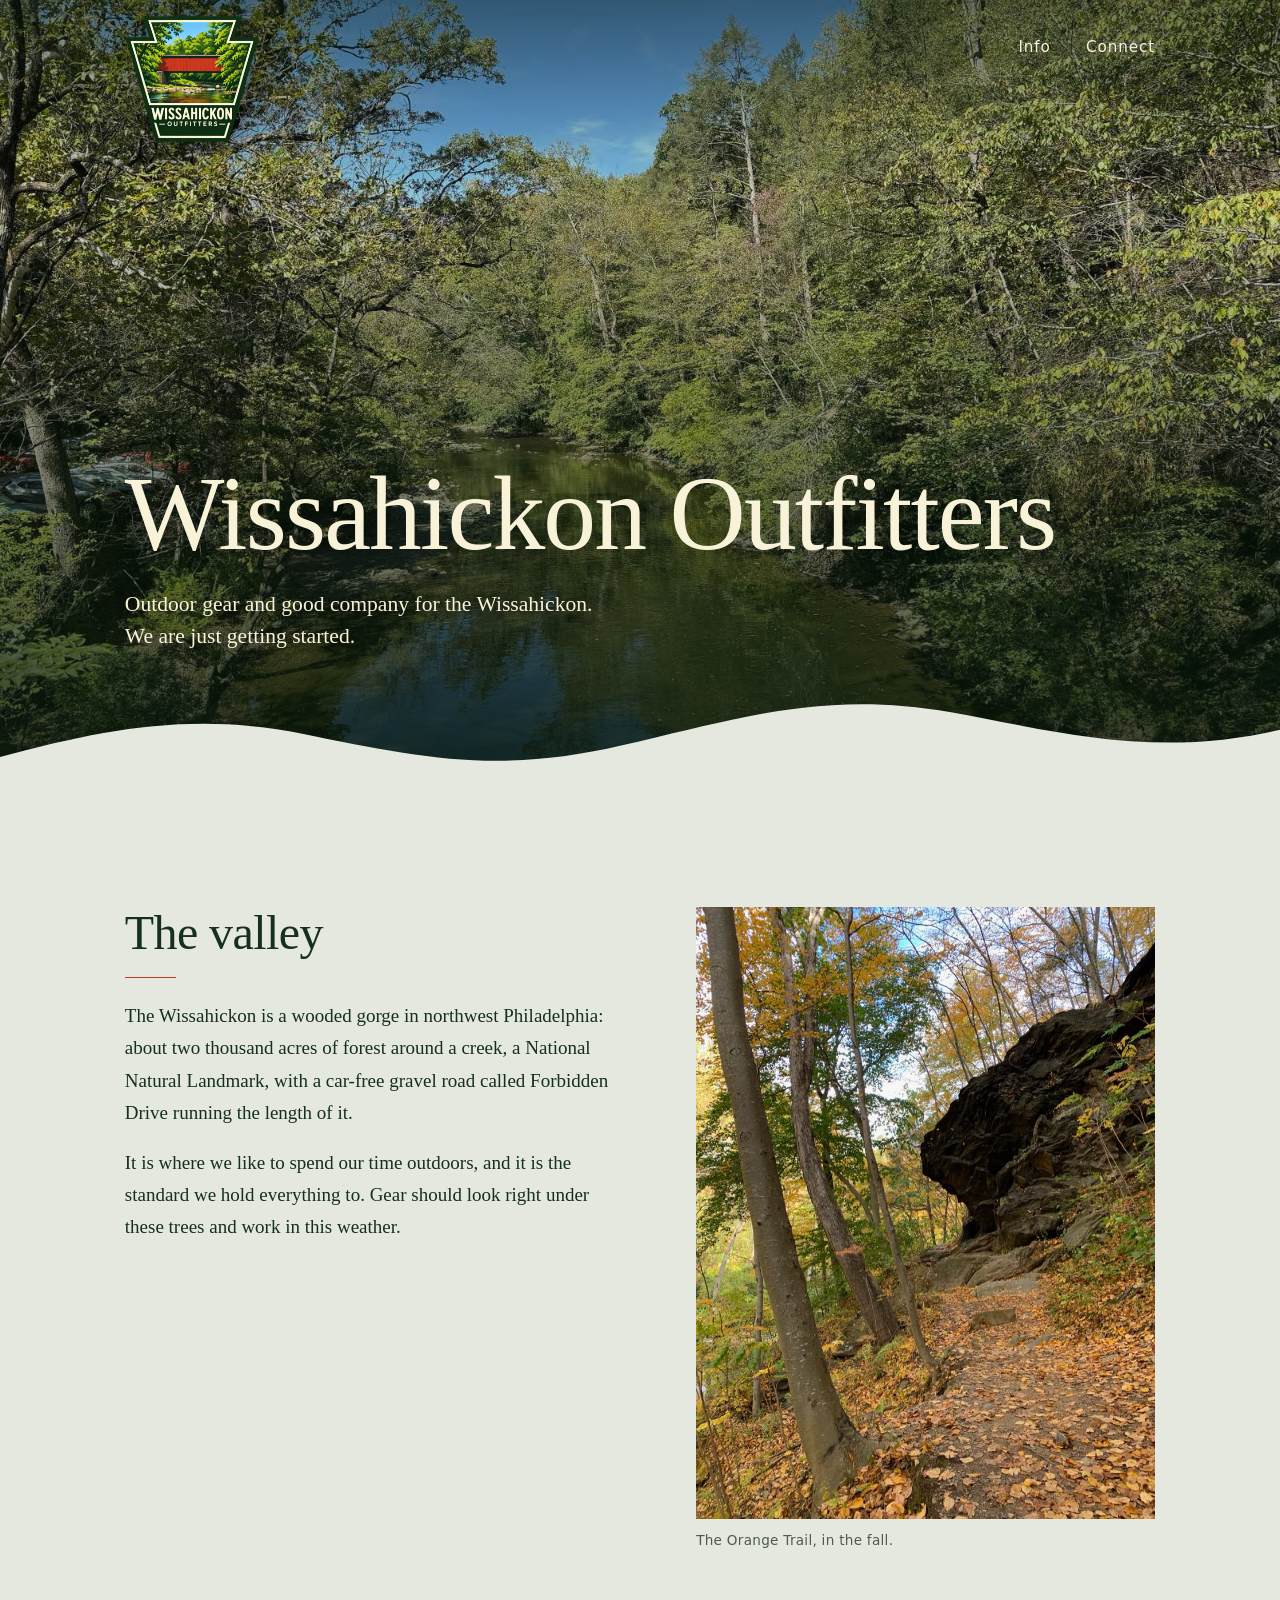
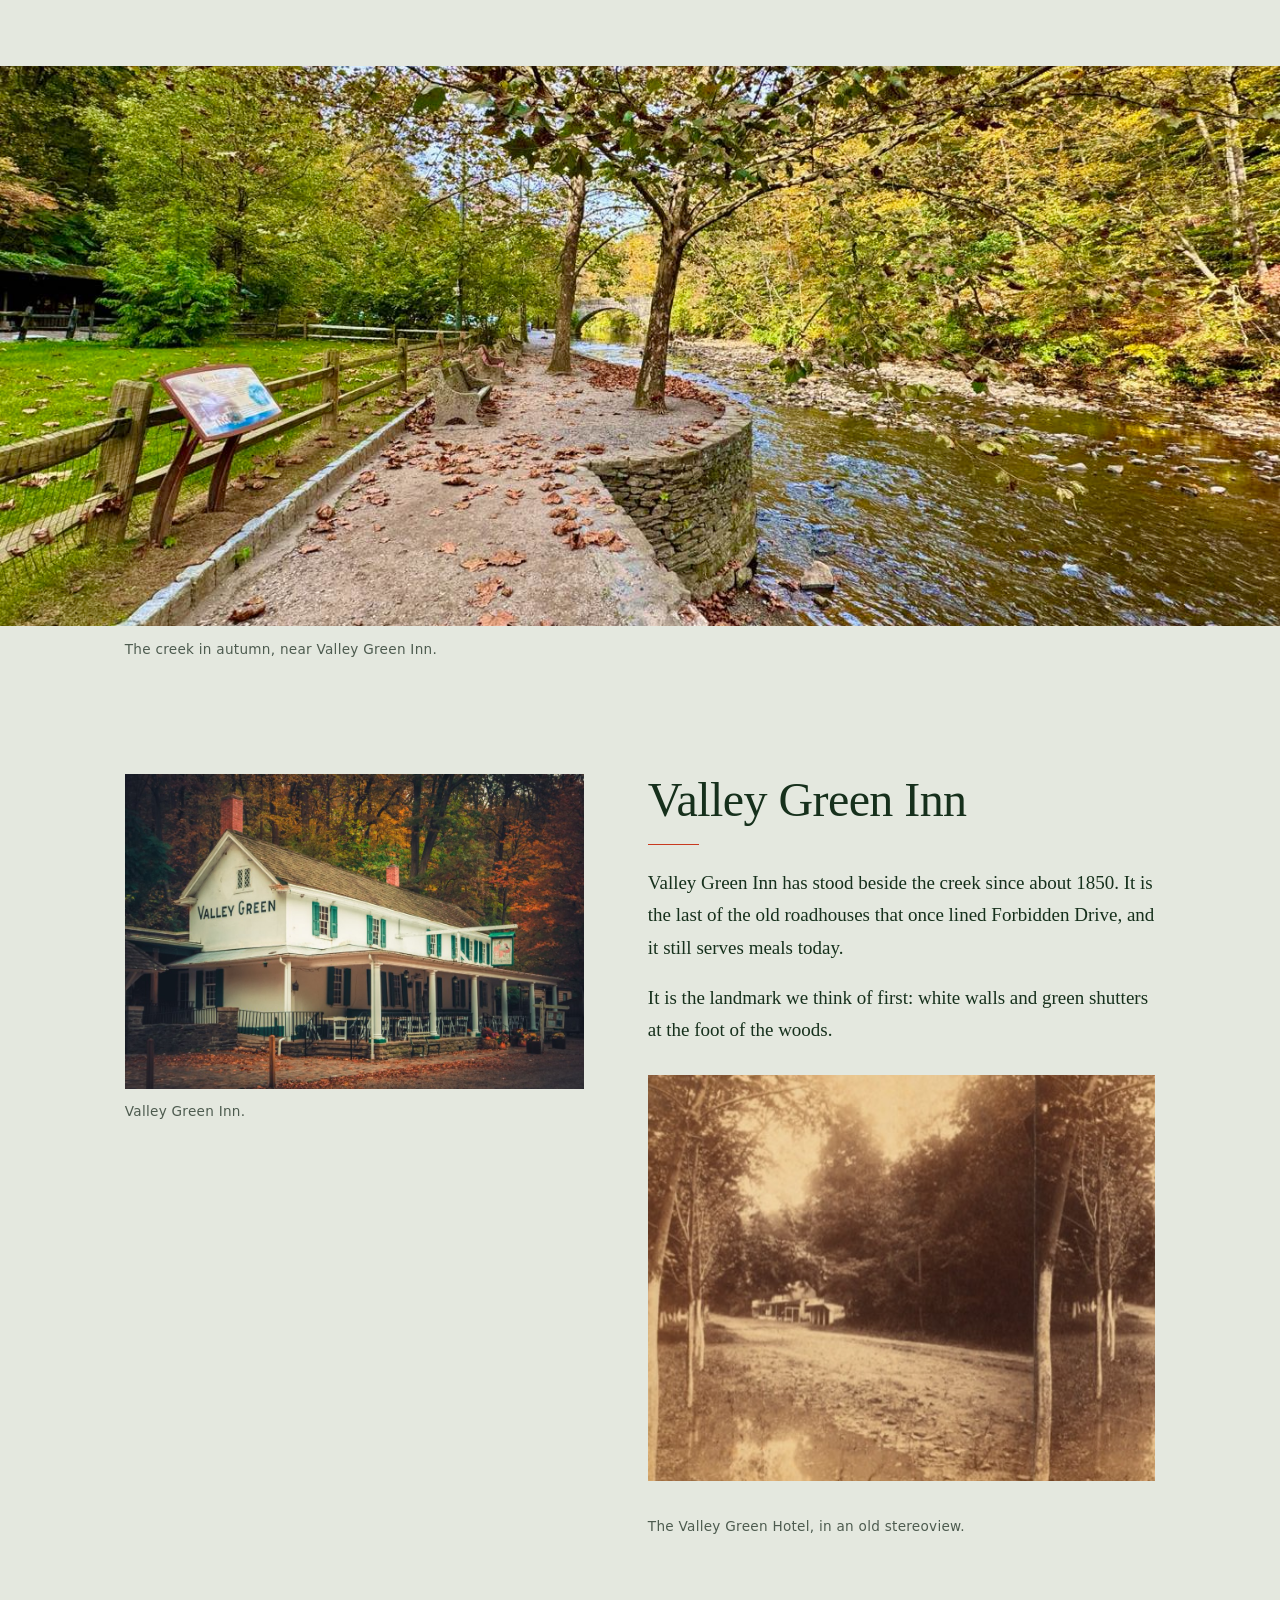
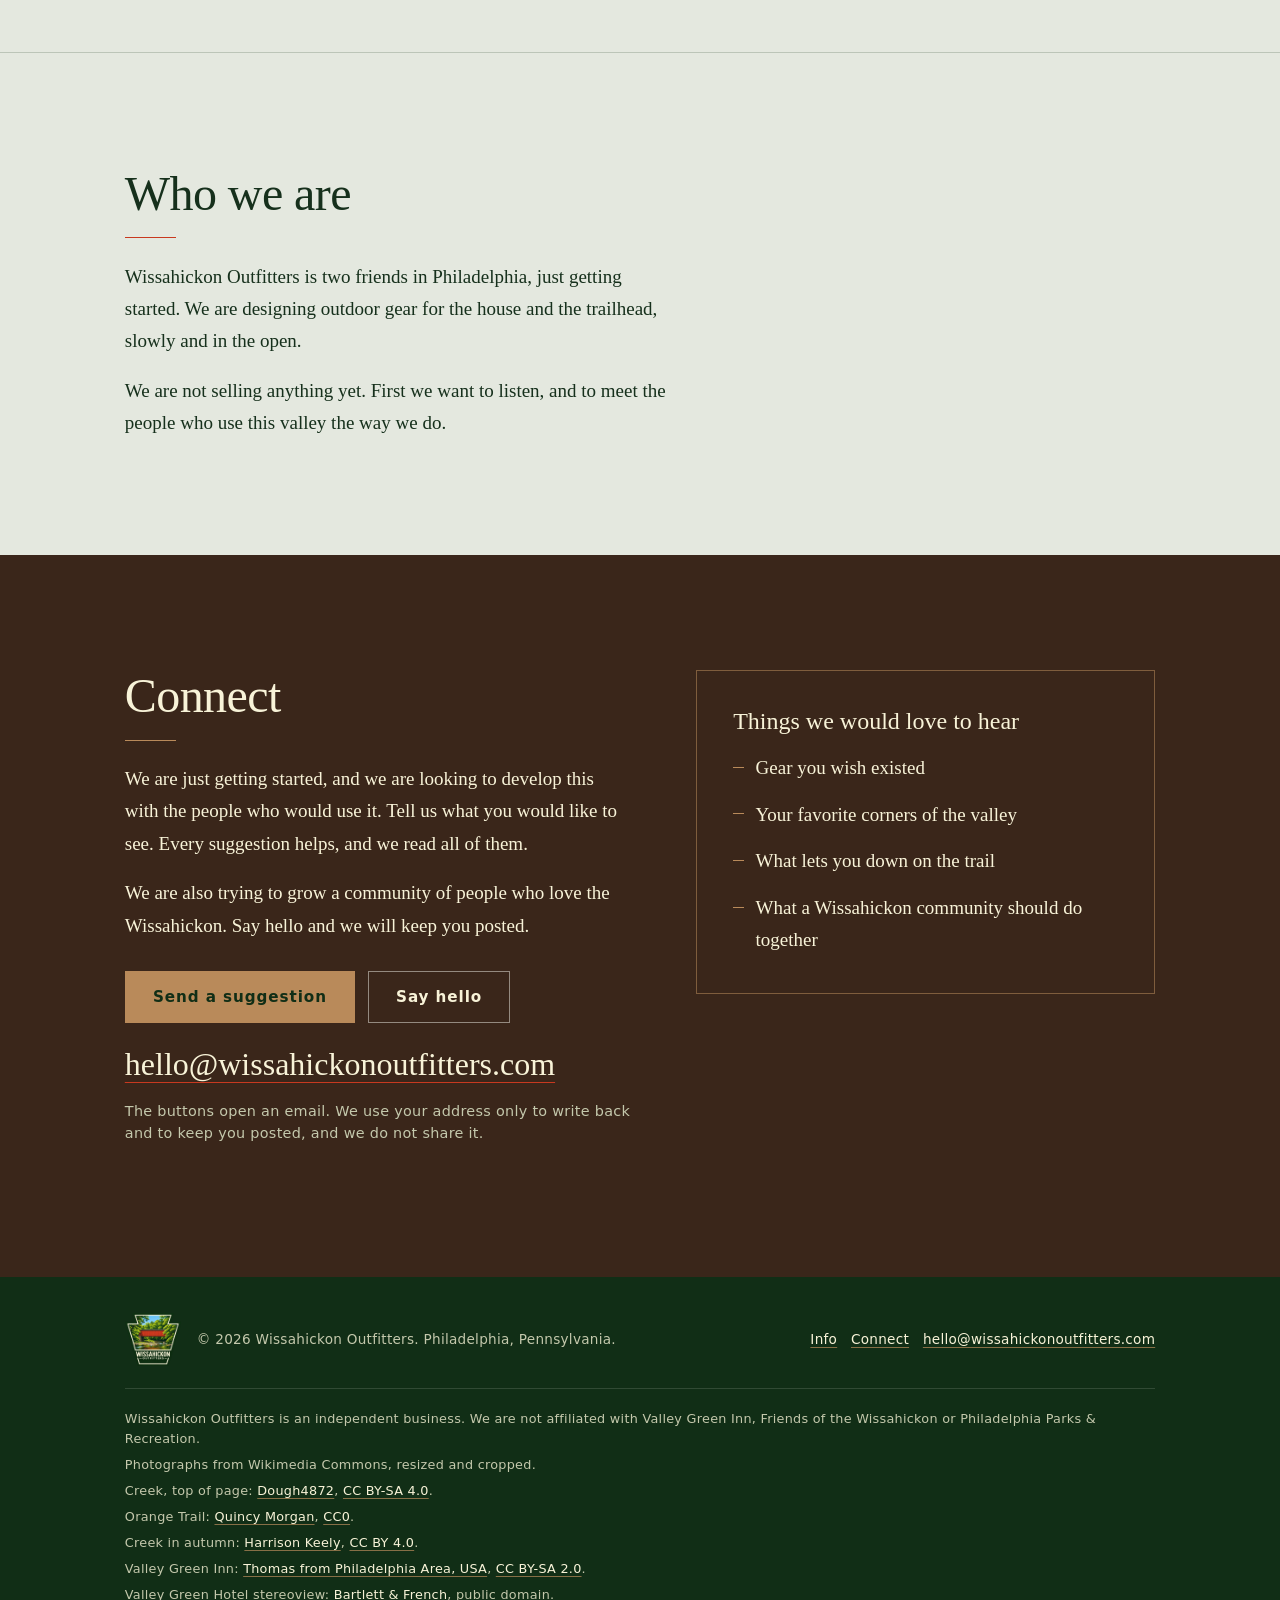
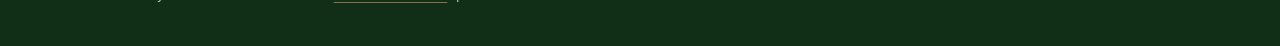
==== commit af2825cc: "Add Pete's emblem top-left, match palette to it, lighter photos with a responsive hero Emblem in the" ====
--- a/index.html
+++ b/index.html
@@ -14,9 +14,9 @@
 <meta property="og:image" content="https://wissahickonoutfitters.com/og.jpg">
 <meta property="og:image:width" content="1200">
 <meta property="og:image:height" content="630">
-<meta property="og:image:alt" content="Wissahickon Creek running between green hardwood trees under a blue sky">
+<meta property="og:image:alt" content="Wissahickon Outfitters emblem: a red covered bridge over a creek, in a keystone-shaped badge">
 <meta name="twitter:card" content="summary_large_image">
-<link rel="icon" href="favicon.svg" type="image/svg+xml">
+<link rel="icon" href="icon-48.png" type="image/png" sizes="48x48">
 <link rel="icon" href="icon-192.png" type="image/png" sizes="192x192">
 <link rel="apple-touch-icon" href="icon-192.png">
 <link rel="stylesheet" href="style.css">
@@ -26,12 +26,15 @@
 <a class="skip" href="#info">Skip to content</a>
 
 <header class="hero">
-  <img class="hero-img" src="img/hero.jpg" width="1800" height="1350" alt="Wissahickon Creek running between green hardwood trees under a blue sky" fetchpriority="high">
+  <img class="hero-img" src="img/hero-1200.jpg" srcset="img/hero-800.jpg 800w, img/hero-1200.jpg 1200w, img/hero-1600.jpg 1600w" sizes="100vw" width="1600" height="1200" alt="Wissahickon Creek running between green hardwood trees under a blue sky" fetchpriority="high">
   <div class="scrim"></div>
-  <nav class="top wrap" aria-label="Main">
-    <a href="#info">Info</a>
-    <a href="#connect">Connect</a>
-  </nav>
+  <div class="top wrap">
+    <a class="mark" href="/"><img src="img/emblem.png" width="260" height="244" alt="Wissahickon Outfitters emblem: a red covered bridge over a creek, in a keystone-shaped badge" decoding="async"></a>
+    <nav aria-label="Main">
+      <a href="#info">Info</a>
+      <a href="#connect">Connect</a>
+    </nav>
+  </div>
   <div class="wrap hero-text">
     <h1>Wissahickon Outfitters</h1>
     <p>Outdoor gear and good company for the Wissahickon. We are just getting started.</p>
@@ -51,7 +54,7 @@
       </div>
       <div class="pics">
         <figure class="tall">
-          <img src="img/woods.jpg" width="1100" height="1466" alt="A rocky hillside along the Orange Trail in the Wissahickon, with fallen autumn leaves" loading="lazy">
+          <img src="img/woods.jpg" width="800" height="1066" alt="A rocky hillside along the Orange Trail in the Wissahickon, with fallen autumn leaves" loading="lazy">
           <figcaption>The Orange Trail, in the fall.</figcaption>
         </figure>
       </div>
@@ -59,7 +62,7 @@
   </section>
 
   <figure class="bleed">
-    <img src="img/path.jpg" width="1600" height="1200" alt="A gravel path beside the Wissahickon Creek in autumn" loading="lazy">
+    <img src="img/path.jpg" width="1400" height="1050" alt="A gravel path beside the Wissahickon Creek in autumn" loading="lazy">
     <figcaption>The creek in autumn, near Valley Green Inn.</figcaption>
   </figure>
 
@@ -67,7 +70,7 @@
     <div class="wrap cols flip">
       <div class="pics">
         <figure>
-          <img src="img/inn.jpg" width="1600" height="1098" alt="Valley Green Inn, a white building with green shutters, in autumn" loading="lazy">
+          <img src="img/inn.jpg" width="1100" height="755" alt="Valley Green Inn, a white building with green shutters, in autumn" loading="lazy">
           <figcaption>Valley Green Inn.</figcaption>
         </figure>
       </div>
@@ -76,7 +79,7 @@
         <p>Valley Green Inn has stood beside the creek since about 1850. It is the last of the old roadhouses that once lined Forbidden Drive, and it still serves meals today.</p>
         <p>It is the landmark we think of first: white walls and green shutters at the foot of the woods.</p>
         <figure class="pics small" style="margin-top:1.8rem">
-          <div class="crop"><img src="img/hotel.jpg" width="1600" height="796" alt="An old stereoview photograph of the Valley Green Hotel and the trees around it" loading="lazy"></div>
+          <div class="crop"><img src="img/hotel.jpg" width="900" height="447" alt="An old stereoview photograph of the Valley Green Hotel and the trees around it" loading="lazy"></div>
           <figcaption>The Valley Green Hotel, in an old stereoview.</figcaption>
         </figure>
       </div>
@@ -120,7 +123,7 @@
 <footer>
   <div class="wrap">
     <div class="row">
-      <span>&copy; 2026 Wissahickon Outfitters. Philadelphia, Pennsylvania.</span>
+      <span class="foot-id"><img class="foot-mark" src="img/emblem.png" width="260" height="244" alt="" loading="lazy">&copy; 2026 Wissahickon Outfitters. Philadelphia, Pennsylvania.</span>
       <span><a href="#info">Info</a> &nbsp; <a href="#connect">Connect</a> &nbsp; <a href="mailto:hello@wissahickonoutfitters.com">hello@wissahickonoutfitters.com</a></span>
     </div>
     <ul class="credits">
--- a/style.css
+++ b/style.css
@@ -5,26 +5,26 @@
 
 :root {
   --ground: #e4e8df;      /* pale lichen */
-  --ink: #1d2b22;         /* hemlock */
+  --ink: #16301c;         /* hemlock, the emblem's green */
   --muted: #4d5b4f;
   --rule: #bcc5b8;
-  --chestnut: #6a4128;    /* wood, for rules and links on the light ground */
+  --accent: #c8391f;      /* covered-bridge red from the emblem: rules and links on the light ground */
   --oak: #b98a5a;         /* light wood, for accents on dark */
-  --forest: #14201a;      /* deep green */
+  --forest: #112e16;      /* the emblem's border green */
   --walnut: #3a261a;      /* dark wood */
-  --bone: #eeeee6;        /* text on dark */
-  --bone-muted: #b5bdb0;
+  --bone: #f8f3d8;        /* the emblem's cream: text on dark */
+  --bone-muted: #c4c8ac;
   --f-serif: ui-serif, "Iowan Old Style", "Palatino Linotype", "Book Antiqua", Georgia, serif;
   --f-sans: "Avenir Next", "Helvetica Neue", "Segoe UI", system-ui, sans-serif;
 }
 @media (prefers-color-scheme: dark) {
   :root:not([data-theme="light"]) {
-    --ground: #111a14; --ink: #e8ebe4; --muted: #a3ae9f; --rule: #2a382e; --chestnut: #cf9d6c;
+    --ground: #111a14; --ink: #e8ebe4; --muted: #a3ae9f; --rule: #2a382e; --accent: #e0553a;
     color-scheme: dark;
   }
 }
 :root[data-theme="dark"] {
-  --ground: #111a14; --ink: #e8ebe4; --muted: #a3ae9f; --rule: #2a382e; --chestnut: #cf9d6c;
+  --ground: #111a14; --ink: #e8ebe4; --muted: #a3ae9f; --rule: #2a382e; --accent: #e0553a;
   color-scheme: dark;
 }
 
@@ -46,7 +46,7 @@
   padding-right: max(20px, 6vw, env(safe-area-inset-right, 0px));
 }
 
-a { color: inherit; text-decoration-color: var(--chestnut); text-decoration-thickness: 1px; text-underline-offset: .22em; }
+a { color: inherit; text-decoration-color: var(--accent); text-decoration-thickness: 1px; text-underline-offset: .22em; }
 a:hover { text-decoration-thickness: 2px; }
 :focus-visible { outline: 2px solid var(--oak); outline-offset: 4px; }
 .skip { position: absolute; left: -999px; top: 8px; background: var(--bone); color: var(--forest); padding: .6em 1em; z-index: 20; font: .9rem var(--f-sans); }
@@ -55,10 +55,13 @@
 /* Hero: photograph, scrim, wordmark, ridgeline */
 .hero { position: relative; display: flex; flex-direction: column; justify-content: flex-end; min-height: min(88vh, 820px); background: var(--forest); color: var(--bone); overflow: hidden; }
 .hero-img { position: absolute; inset: 0; width: 100%; height: 100%; object-fit: cover; object-position: 50% 58%; }
-.scrim { position: absolute; inset: 0; background: linear-gradient(to bottom, rgba(12,20,15,.55) 0%, rgba(12,20,15,.14) 24%, rgba(12,20,15,.4) 50%, rgba(12,20,15,.82) 100%); }
-.top { position: absolute; top: 0; left: 0; right: 0; z-index: 3; display: flex; justify-content: flex-end; gap: 2.2rem; padding-top: max(22px, env(safe-area-inset-top, 0px)); font: .95rem/1 var(--f-sans); letter-spacing: .06em; }
-.top a { color: var(--bone); text-decoration: none; padding: .8rem 0; border-bottom: 1px solid transparent; }
-.top a:hover { border-bottom-color: var(--oak); }
+.scrim { position: absolute; inset: 0; background: linear-gradient(to bottom, rgba(8,24,10,.55) 0%, rgba(8,24,10,.14) 24%, rgba(8,24,10,.4) 50%, rgba(8,24,10,.82) 100%); }
+.top { position: absolute; top: 0; left: 0; right: 0; z-index: 3; display: flex; justify-content: space-between; align-items: flex-start; padding-top: max(16px, env(safe-area-inset-top, 0px)); }
+.top nav { display: flex; gap: 2.2rem; padding-top: .7rem; font: .95rem/1 var(--f-sans); letter-spacing: .06em; }
+.top nav a { color: var(--bone); text-decoration: none; padding: .8rem 0; border-bottom: 1px solid transparent; }
+.top nav a:hover { border-bottom-color: var(--oak); }
+.mark { display: block; width: clamp(84px, 10.5vw, 136px); }
+.mark img { width: 100%; height: auto; filter: drop-shadow(0 8px 18px rgba(0, 0, 0, .4)); }
 .hero-text { position: relative; z-index: 2; padding-bottom: calc(clamp(56px, 9vw, 130px) + 1.5rem); animation: rise 1.4s .15s cubic-bezier(.2, .7, .2, 1) both; }
 .hero h1 { margin: 0; max-width: 11em; font: 400 clamp(2.9rem, 8.6vw, 6.6rem)/1.02 var(--f-serif); letter-spacing: -.018em; text-wrap: balance; text-shadow: 0 1px 24px rgba(0, 0, 0, .25); }
 .hero p { margin: 1.3rem 0 0; max-width: 30rem; font-size: clamp(1.1rem, 2vw, 1.35rem); line-height: 1.5; color: var(--bone); text-shadow: 0 1px 12px rgba(0, 0, 0, .35); }
@@ -76,7 +79,7 @@
   .cols.flip > .pics { order: -1; }
 }
 h2 { margin: 0 0 1.4rem; font: 400 clamp(2rem, 4.2vw, 3rem)/1.08 var(--f-serif); letter-spacing: -.012em; text-wrap: balance; }
-h2::after { content: ""; display: block; width: 3.2rem; height: 1px; margin-top: 1.1rem; background: var(--chestnut); }
+h2::after { content: ""; display: block; width: 3.2rem; height: 1px; margin-top: 1.1rem; background: var(--accent); }
 .sec p { margin: 0 0 1.1rem; max-width: 34rem; }
 .sec p:last-child { margin-bottom: 0; }
 
@@ -115,7 +118,9 @@
 /* Footer */
 footer { background: var(--forest); color: var(--bone-muted); padding-block: 36px max(40px, env(safe-area-inset-bottom, 0px)); font: .85rem/1.6 var(--f-sans); letter-spacing: .02em; }
 footer a { color: var(--bone); text-decoration-color: rgba(185, 138, 90, .7); }
-footer .row { display: flex; flex-wrap: wrap; justify-content: space-between; gap: .4rem 2rem; }
+footer .row { display: flex; flex-wrap: wrap; justify-content: space-between; align-items: center; gap: .6rem 2rem; }
+.foot-id { display: flex; align-items: center; gap: 1rem; }
+.foot-mark { width: 56px; height: auto; flex: none; }
 .credits { margin: 1.4rem 0 0; padding: 1.2rem 0 0; border-top: 1px solid rgba(238, 238, 230, .14); list-style: none; display: grid; gap: .35rem; font-size: .8rem; }
 
 /* 404 */
